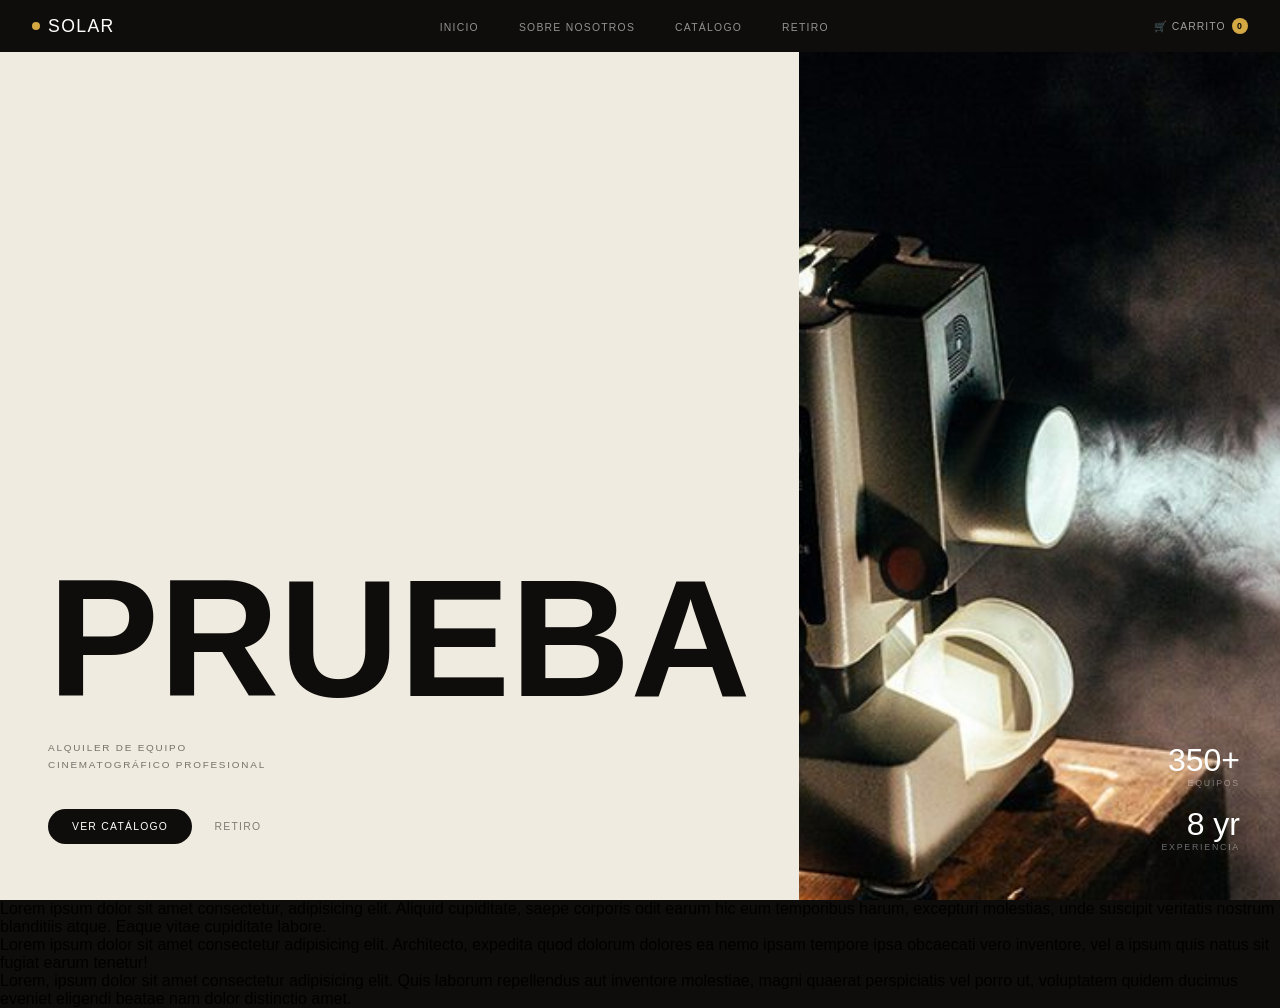
==== index.html @ 2303e9b7 "nc" ====
<!DOCTYPE html>
<html lang="en">
<head>
    <meta charset="UTF-8">
    <meta name="viewport" content="width=device-width, initial-scale=1.0">
    <title>SOLAR_RENTAL</title>
    <link rel="stylesheet" href="assets/styles.css">
    <link rel="preconnect" href="https://fonts.googleapis.com">
  <link rel="preconnect" href="https://fonts.gstatic.com" crossorigin>

</head>
<body>
   <nav>
    <a class="nav-logo" href="#">
      <span class="nav-logo-dot"></span>
      SOLAR
    </a>
    <ul class="nav-links">
      <li><a href="#">Inicio</a></li>
       <li><a href="#">Sobre Nosotros</a></li>
      <li><a href="#">Catálogo</a></li>
      <li><a href="#">Retiro</a></li>
    </ul>
    <div class="nav-cart">
      🛒 Carrito <span class="cart-badge">0</span>
    </div>
  </nav>


  <section class="hero">

    <div class="hero-left">
    <h1 class="hero-title">PRUEBA</h1>
      <p class="hero-subtitle">ALQUILER DE EQUIPO<br>CINEMATOGRÁFICO PROFESIONAL</p>
      <div class="hero-actions">
        <button class="btn-primary">Ver Catálogo</button>
        <button class="btn-ghost">Retiro</button>
      </div>
    </div>

<div class="hero-right">
  <img class="hero-img" src="assets/img/heroimg.jpg" alt="Proyector">
  <div class="light-beam"></div>
  <div class="stats">
    <div><div class="stat-value">350+</div><div class="stat-label">Equipos</div></div>
    <div><div class="stat-value">8 yr</div><div class="stat-label">Experiencia</div></div>
  </div>
</div>

  </section>

  <section class="catalogo">
    <div>
      Lorem ipsum dolor sit amet consectetur, adipisicing elit. Aliquid cupiditate, saepe corporis odit earum hic eum temporibus harum, excepturi molestias, unde suscipit veritatis nostrum blanditiis atque. Eaque vitae cupiditate labore.
    </div>
  </section>

  <section class="retiro">
    <div>
      Lorem ipsum dolor sit amet consectetur adipisicing elit. Architecto, expedita quod dolorum dolores ea nemo ipsam tempore ipsa obcaecati vero inventore, vel a ipsum quis natus sit fugiat earum tenetur!
    </div>
  </section>

  <footer>
    Lorem, ipsum dolor sit amet consectetur adipisicing elit. Quis laborum repellendus aut inventore molestiae, magni quaerat perspiciatis vel porro ut, voluptatem quidem ducimus eveniet eligendi beatae nam dolor distinctio amet.
  </footer>


</body>
</html>
---- assets/styles.css ----
*, *::before, *::after { box-sizing: border-box; margin: 0; padding: 0; }

:root {
  --cream: #f0ebe0;
  --black: #0e0d0b;
  --gold: #d4a843;
  --white: #ffffff;
  --font-display: 'Bebas Neue', sans-serif;
  --font-body: 'DM Sans', sans-serif;
}

html, body { height: 100%;}
body { font-family: var(--font-body); background: var(--black); }

nav {
  position: fixed;
  top: 0; left: 0; right: 0;
  z-index: 100;
  display: flex;
  align-items: center;
  justify-content: space-between;
  padding: 0 2rem;
  height: 52px;
  background: var(--black);
}

.nav-logo {
  display: flex; align-items: center; gap: 0.5rem;
  color: var(--white);
  font-family: var(--font-display);
  font-size: 1.1rem; letter-spacing: 0.08em;
  text-decoration: none;
}

.nav-logo-dot {
  width: 8px; height: 8px;
  background: var(--gold);
  border-radius: 50%;
}

.nav-links { display: flex; gap: 2.5rem; list-style: none; }
.nav-links a {
  color: rgba(255,255,255,0.55);
  text-decoration: none;
  font-size: 0.65rem; letter-spacing: 0.12em;
  text-transform: uppercase;
  transition: color 0.2s;
}
.nav-links a:hover { color: var(--white); }

.nav-cart {
  display: flex; align-items: center; gap: 0.4rem;
  color: rgba(255,255,255,0.6);
  font-size: 0.65rem; letter-spacing: 0.1em;
  text-transform: uppercase; cursor: pointer;
}

.cart-badge {
  background: var(--gold); color: var(--black);
  border-radius: 50%; width: 16px; height: 16px;
  font-size: 0.55rem; font-weight: 700;
  display: flex; align-items: center; justify-content: center;
}

.hero {
  display: grid;
  grid-template-columns: 1fr 1fr;
  height: 100vh;
  padding-top: 52px;
}

.hero-left {
  background: var(--cream);
  display: flex; flex-direction: column;
  justify-content: flex-end;
  padding: 3.5rem 3rem;
}

.hero-title {
  font-family: var(--font-display);
  font-size: clamp(7rem, 13vw, 14rem);
  line-height: 0.88; color: var(--black);
  margin-bottom: 1.8rem;
  animation: slideUp 0.9s cubic-bezier(0.16,1,0.3,1) both;
}

@keyframes slideUp {
  from { opacity: 0; transform: translateY(60px); }
  to   { opacity: 1; transform: translateY(0); }
}



.hero-subtitle {
  font-size: 0.62rem; letter-spacing: 0.18em;
  text-transform: uppercase;
  color: rgba(14,13,11,0.55); line-height: 1.7;
  margin-bottom: 2.2rem;
  animation: slideUp 0.9s 0.15s cubic-bezier(0.16,1,0.3,1) both;
}

.hero-actions {
  display: flex; align-items: center; gap: 1.4rem;
  animation: slideUp 0.9s 0.25s cubic-bezier(0.16,1,0.3,1) both;
}

.btn-primary {
  background: var(--black); color: var(--white);
  border: none; padding: 0.75rem 1.5rem;
  font-family: var(--font-body); font-size: 0.65rem;
  font-weight: 500; letter-spacing: 0.12em;
  text-transform: uppercase; cursor: pointer;
  border-radius: 100px; transition: background 0.2s;
}
.btn-primary:hover { background: #2a2825; }

.btn-ghost {
  background: none; border: none;
  color: rgba(14,13,11,0.5);
  font-family: var(--font-body); font-size: 0.65rem;
  letter-spacing: 0.12em; text-transform: uppercase;
  cursor: pointer; transition: color 0.2s;
}
.btn-ghost:hover { color: var(--black); }

.hero-right {
  position: relative; overflow: hidden;
  background: var(--black);
  height: 100%;
}

.hero-img {
  width: 100%;
  height: 100%;
  object-fit: cover;
  display: block;
}

.hero-img-placeholder {
  width: 100%; height: 100%;
  background:
    radial-gradient(ellipse at 60% 40%, rgba(80,70,55,0.7) 0%, transparent 60%),
    linear-gradient(160deg, #1a1710 0%, #0a0908 100%);
  display: flex; align-items: center; justify-content: center;
  animation: zoomIn 1.2s cubic-bezier(0.16,1,0.3,1) both;
}

@keyframes zoomIn {
  from { transform: scale(1.06); opacity: 0; }
  to   { transform: scale(1); opacity: 1; }
}

.stats {
  position: absolute; bottom: 3rem; right: 2.5rem;
  display: flex; flex-direction: column; gap: 1.2rem;
  text-align: right;
  animation: slideUp 0.9s 0.4s cubic-bezier(0.16,1,0.3,1) both;
}

.stat-value {
  font-family: var(--font-display);
  font-size: 2rem; color: var(--white); line-height: 1;
}

.stat-label {
  font-size: 0.55rem; letter-spacing: 0.2em;
  text-transform: uppercase; color: rgba(255,255,255,0.4);
  margin-top: 0.15rem;
}

.light-beam {
  position: absolute; top: 0; left: 0;
  width: 100%; height: 100%; pointer-events: none;
  background: conic-gradient(
    from 200deg at 45% 38%,
    transparent 0deg,
    rgba(255,220,140,0.07) 8deg,
    transparent 20deg
  );
}

*,
*::before,
*::after {
    border-right: none !important;
}
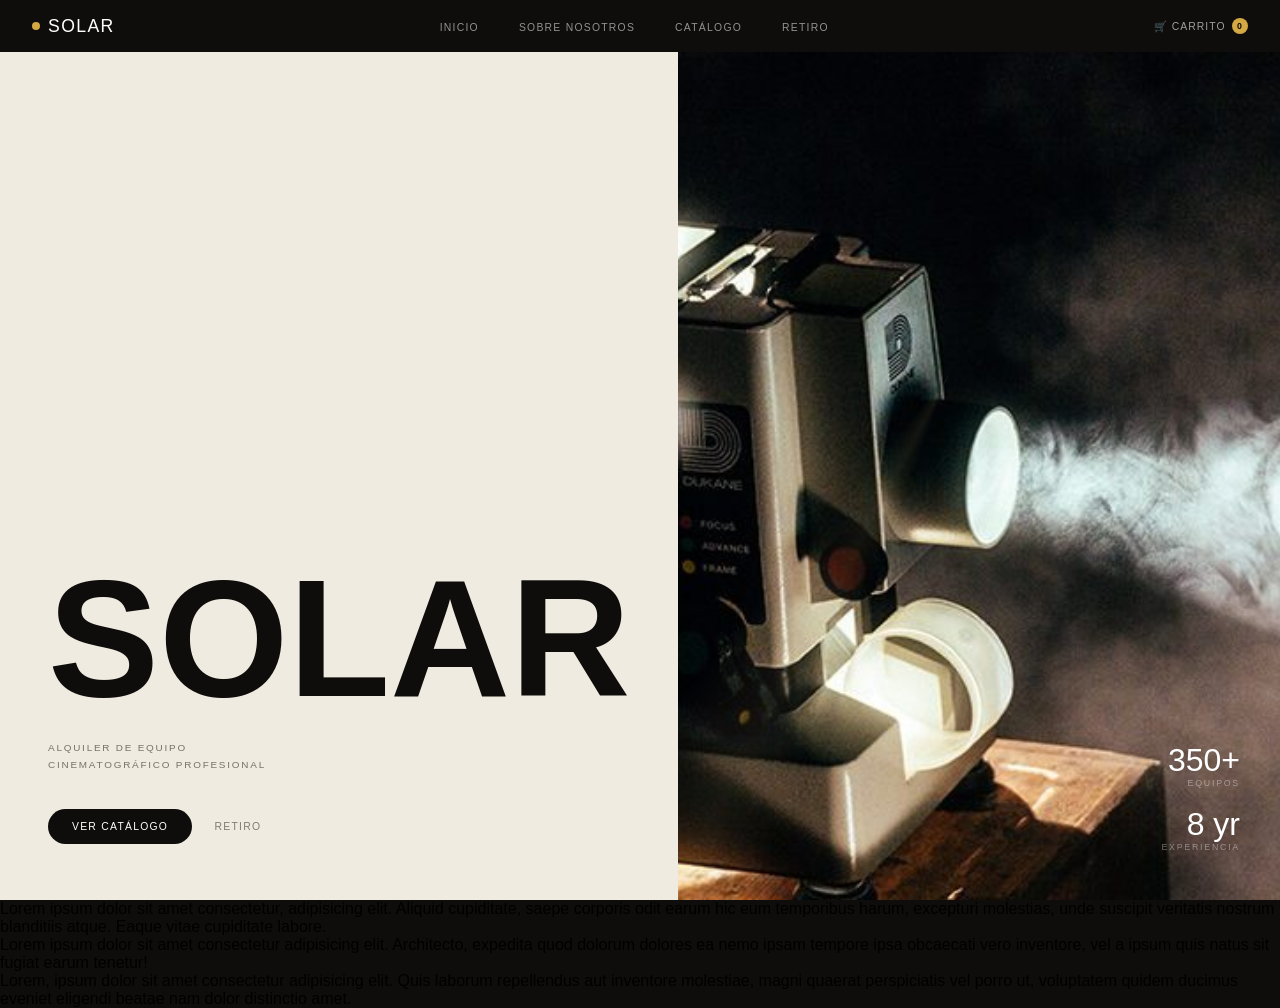
==== commit d4d0f9b8: "nc" ====
--- a/index.html
+++ b/index.html
@@ -30,7 +30,7 @@
   <section class="hero">
 
     <div class="hero-left">
-    <h1 class="hero-title">PRUEBA</h1>
+    <h1 class="hero-title">SOLAR</h1>
       <p class="hero-subtitle">ALQUILER DE EQUIPO<br>CINEMATOGRÁFICO PROFESIONAL</p>
       <div class="hero-actions">
         <button class="btn-primary">Ver Catálogo</button>
--- a/assets/styles.css
+++ b/assets/styles.css
@@ -77,7 +77,7 @@
 }
 
 .hero-title {
-  font-family: var(--font-display);
+  font-family: Arial, Helvetica, sans-serif;
   font-size: clamp(7rem, 13vw, 14rem);
   line-height: 0.88; color: var(--black);
   margin-bottom: 1.8rem;
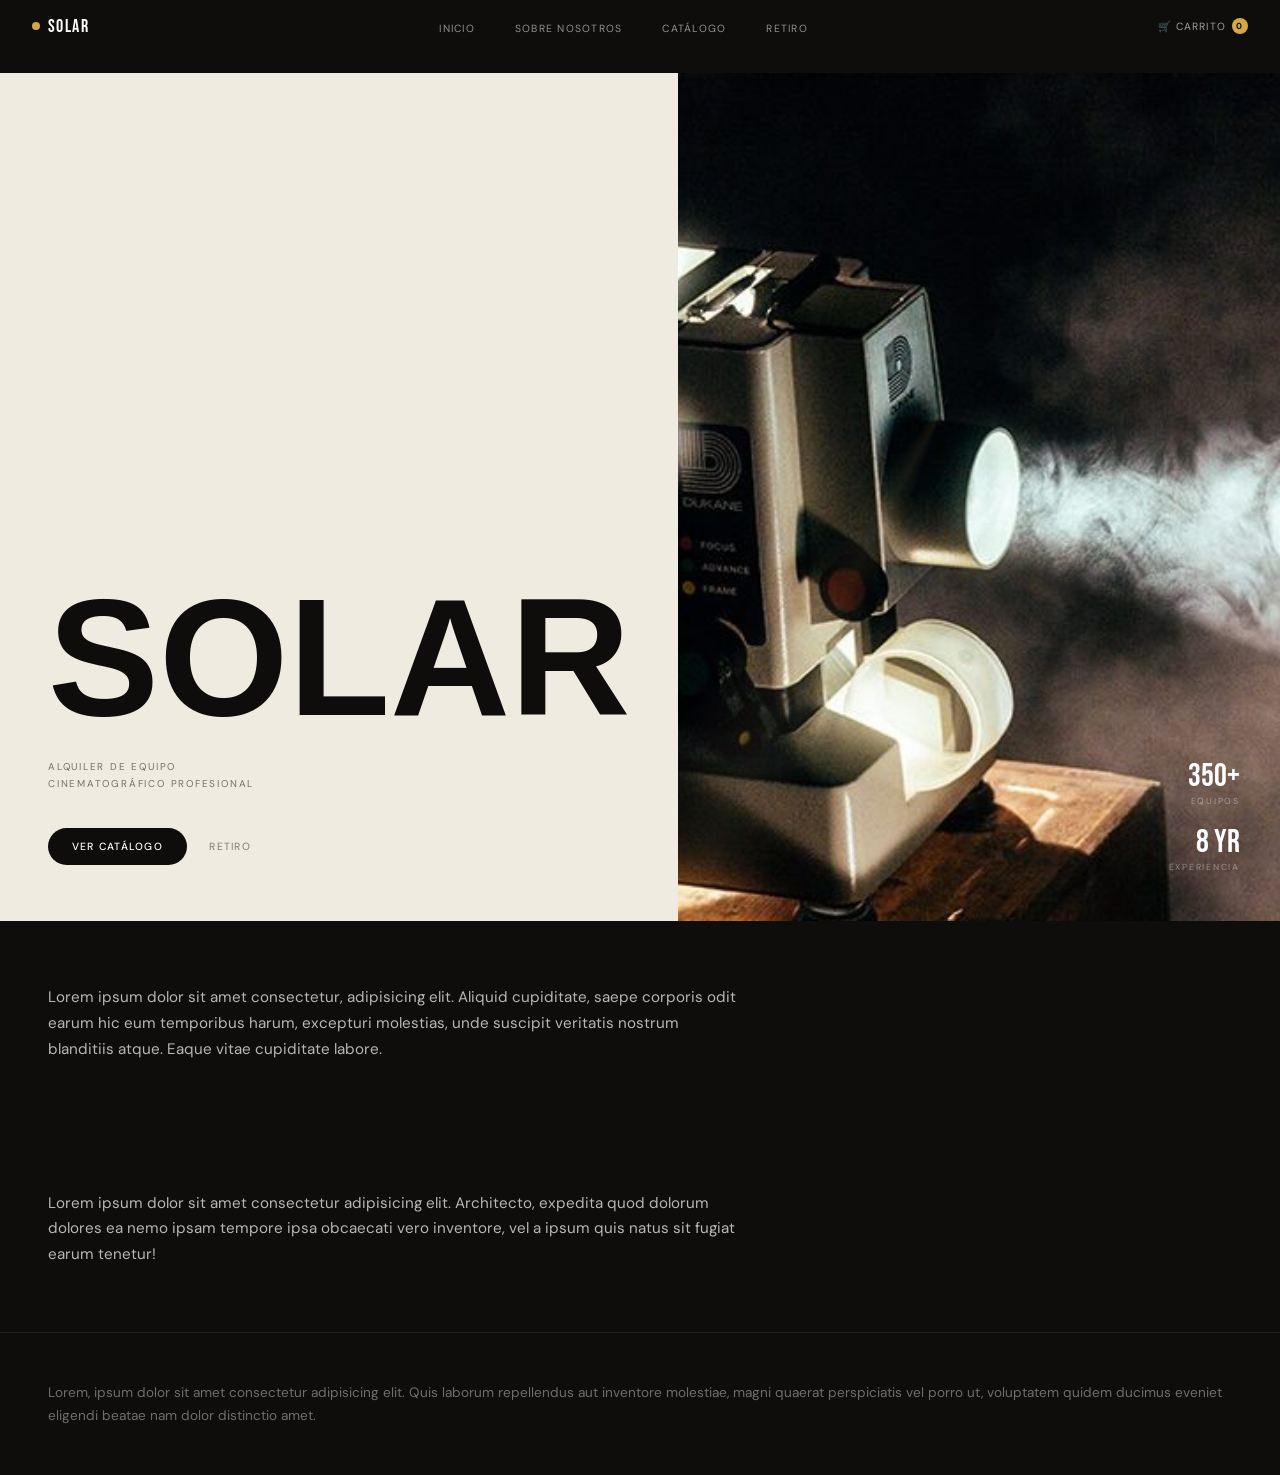
==== commit 2626ebdc: "nuc" ====
--- a/index.html
+++ b/index.html
@@ -1,23 +1,23 @@
-<!DOCTYPE html>
-<html lang="en">
+!DOCTYPE html>
+<html lang="es">
 <head>
-    <meta charset="UTF-8">
-    <meta name="viewport" content="width=device-width, initial-scale=1.0">
-    <title>SOLAR_RENTAL</title>
-    <link rel="stylesheet" href="assets/styles.css">
-    <link rel="preconnect" href="https://fonts.googleapis.com">
+  <meta charset="UTF-8">
+  <meta name="viewport" content="width=device-width, initial-scale=1.0">
+  <title>SOLAR_RENTAL</title>
+  <link rel="preconnect" href="https://fonts.googleapis.com">
   <link rel="preconnect" href="https://fonts.gstatic.com" crossorigin>
-
+  <link href="https://fonts.googleapis.com/css2?family=Bebas+Neue&family=DM+Sans:opsz,wght@9..40,400;9..40,500;9..40,700&display=swap" rel="stylesheet">
+  <link rel="stylesheet" href="assets/styles.css">
 </head>
 <body>
-   <nav>
+  <nav>
     <a class="nav-logo" href="#">
       <span class="nav-logo-dot"></span>
       SOLAR
     </a>
     <ul class="nav-links">
       <li><a href="#">Inicio</a></li>
-       <li><a href="#">Sobre Nosotros</a></li>
+      <li><a href="#">Sobre Nosotros</a></li>
       <li><a href="#">Catálogo</a></li>
       <li><a href="#">Retiro</a></li>
     </ul>
@@ -25,46 +25,47 @@
       🛒 Carrito <span class="cart-badge">0</span>
     </div>
   </nav>
-
-
+ 
   <section class="hero">
-
     <div class="hero-left">
-    <h1 class="hero-title">SOLAR</h1>
+      <h1 class="hero-title">SOLAR</h1>
       <p class="hero-subtitle">ALQUILER DE EQUIPO<br>CINEMATOGRÁFICO PROFESIONAL</p>
       <div class="hero-actions">
         <button class="btn-primary">Ver Catálogo</button>
         <button class="btn-ghost">Retiro</button>
       </div>
     </div>
-
-<div class="hero-right">
-  <img class="hero-img" src="assets/img/heroimg.jpg" alt="Proyector">
-  <div class="light-beam"></div>
-  <div class="stats">
-    <div><div class="stat-value">350+</div><div class="stat-label">Equipos</div></div>
-    <div><div class="stat-value">8 yr</div><div class="stat-label">Experiencia</div></div>
-  </div>
-</div>
-
+ 
+    <div class="hero-right">
+      <img class="hero-img" src="assets/img/heroimg.jpg" alt="Proyector cinematográfico">
+      <div class="light-beam"></div>
+      <div class="stats">
+        <div>
+          <div class="stat-value">350+</div>
+          <div class="stat-label">Equipos</div>
+        </div>
+        <div>
+          <div class="stat-value">8 yr</div>
+          <div class="stat-label">Experiencia</div>
+        </div>
+      </div>
+    </div>
   </section>
-
+ 
   <section class="catalogo">
     <div>
       Lorem ipsum dolor sit amet consectetur, adipisicing elit. Aliquid cupiditate, saepe corporis odit earum hic eum temporibus harum, excepturi molestias, unde suscipit veritatis nostrum blanditiis atque. Eaque vitae cupiditate labore.
     </div>
   </section>
-
+ 
   <section class="retiro">
     <div>
       Lorem ipsum dolor sit amet consectetur adipisicing elit. Architecto, expedita quod dolorum dolores ea nemo ipsam tempore ipsa obcaecati vero inventore, vel a ipsum quis natus sit fugiat earum tenetur!
     </div>
   </section>
-
+ 
   <footer>
     Lorem, ipsum dolor sit amet consectetur adipisicing elit. Quis laborum repellendus aut inventore molestiae, magni quaerat perspiciatis vel porro ut, voluptatem quidem ducimus eveniet eligendi beatae nam dolor distinctio amet.
   </footer>
-
-
 </body>
-</html>+</html>
--- a/assets/styles.css
+++ b/assets/styles.css
@@ -1,4 +1,8 @@
-*, *::before, *::after { box-sizing: border-box; margin: 0; padding: 0; }
+*, *::before, *::after {
+  box-sizing: border-box;
+  margin: 0;
+  padding: 0;
+}
 
 :root {
   --cream: #f0ebe0;
@@ -9,9 +13,14 @@
   --font-body: 'DM Sans', sans-serif;
 }
 
-html, body { height: 100%;}
-body { font-family: var(--font-body); background: var(--black); }
-
+html, body { height: 100%; }
+
+body {
+  font-family: var(--font-body);
+  background: var(--black);
+}
+
+/* ---------- NAV ---------- */
 nav {
   position: fixed;
   top: 0; left: 0; right: 0;
@@ -25,10 +34,13 @@
 }
 
 .nav-logo {
-  display: flex; align-items: center; gap: 0.5rem;
+  display: flex;
+  align-items: center;
+  gap: 0.5rem;
   color: var(--white);
   font-family: var(--font-display);
-  font-size: 1.1rem; letter-spacing: 0.08em;
+  font-size: 1.1rem;
+  letter-spacing: 0.08em;
   text-decoration: none;
 }
 
@@ -38,30 +50,47 @@
   border-radius: 50%;
 }
 
-.nav-links { display: flex; gap: 2.5rem; list-style: none; }
+.nav-links {
+  display: flex;
+  gap: 2.5rem;
+  list-style: none;
+}
+
 .nav-links a {
-  color: rgba(255,255,255,0.55);
+  color: rgba(255, 255, 255, 0.55);
   text-decoration: none;
-  font-size: 0.65rem; letter-spacing: 0.12em;
+  font-size: 0.65rem;
+  letter-spacing: 0.12em;
   text-transform: uppercase;
   transition: color 0.2s;
 }
+
 .nav-links a:hover { color: var(--white); }
 
 .nav-cart {
-  display: flex; align-items: center; gap: 0.4rem;
-  color: rgba(255,255,255,0.6);
-  font-size: 0.65rem; letter-spacing: 0.1em;
-  text-transform: uppercase; cursor: pointer;
+  display: flex;
+  align-items: center;
+  gap: 0.4rem;
+  color: rgba(255, 255, 255, 0.6);
+  font-size: 0.65rem;
+  letter-spacing: 0.1em;
+  text-transform: uppercase;
+  cursor: pointer;
 }
 
 .cart-badge {
-  background: var(--gold); color: var(--black);
-  border-radius: 50%; width: 16px; height: 16px;
-  font-size: 0.55rem; font-weight: 700;
-  display: flex; align-items: center; justify-content: center;
-}
-
+  background: var(--gold);
+  color: var(--black);
+  border-radius: 50%;
+  width: 16px; height: 16px;
+  font-size: 0.55rem;
+  font-weight: 700;
+  display: flex;
+  align-items: center;
+  justify-content: center;
+}
+
+/* ---------- HERO ---------- */
 .hero {
   display: grid;
   grid-template-columns: 1fr 1fr;
@@ -71,7 +100,8 @@
 
 .hero-left {
   background: var(--cream);
-  display: flex; flex-direction: column;
+  display: flex;
+  flex-direction: column;
   justify-content: flex-end;
   padding: 3.5rem 3rem;
 }
@@ -79,52 +109,63 @@
 .hero-title {
   font-family: Arial, Helvetica, sans-serif;
   font-size: clamp(7rem, 13vw, 14rem);
-  line-height: 0.88; color: var(--black);
+  line-height: 0.88;
+  color: var(--black);
   margin-bottom: 1.8rem;
-  animation: slideUp 0.9s cubic-bezier(0.16,1,0.3,1) both;
-}
-
-@keyframes slideUp {
-  from { opacity: 0; transform: translateY(60px); }
-  to   { opacity: 1; transform: translateY(0); }
-}
-
-
+  animation: slideUp 0.9s cubic-bezier(0.16, 1, 0.3, 1) both;
+}
 
 .hero-subtitle {
-  font-size: 0.62rem; letter-spacing: 0.18em;
-  text-transform: uppercase;
-  color: rgba(14,13,11,0.55); line-height: 1.7;
+  font-size: 0.62rem;
+  letter-spacing: 0.18em;
+  text-transform: uppercase;
+  color: rgba(14, 13, 11, 0.55);
+  line-height: 1.7;
   margin-bottom: 2.2rem;
-  animation: slideUp 0.9s 0.15s cubic-bezier(0.16,1,0.3,1) both;
+  animation: slideUp 0.9s 0.15s cubic-bezier(0.16, 1, 0.3, 1) both;
 }
 
 .hero-actions {
-  display: flex; align-items: center; gap: 1.4rem;
-  animation: slideUp 0.9s 0.25s cubic-bezier(0.16,1,0.3,1) both;
+  display: flex;
+  align-items: center;
+  gap: 1.4rem;
+  animation: slideUp 0.9s 0.25s cubic-bezier(0.16, 1, 0.3, 1) both;
 }
 
 .btn-primary {
-  background: var(--black); color: var(--white);
-  border: none; padding: 0.75rem 1.5rem;
-  font-family: var(--font-body); font-size: 0.65rem;
-  font-weight: 500; letter-spacing: 0.12em;
-  text-transform: uppercase; cursor: pointer;
-  border-radius: 100px; transition: background 0.2s;
-}
+  background: var(--black);
+  color: var(--white);
+  border: none;
+  padding: 0.75rem 1.5rem;
+  font-family: var(--font-body);
+  font-size: 0.65rem;
+  font-weight: 500;
+  letter-spacing: 0.12em;
+  text-transform: uppercase;
+  cursor: pointer;
+  border-radius: 100px;
+  transition: background 0.2s;
+}
+
 .btn-primary:hover { background: #2a2825; }
 
 .btn-ghost {
-  background: none; border: none;
-  color: rgba(14,13,11,0.5);
-  font-family: var(--font-body); font-size: 0.65rem;
-  letter-spacing: 0.12em; text-transform: uppercase;
-  cursor: pointer; transition: color 0.2s;
-}
+  background: none;
+  border: none;
+  color: rgba(14, 13, 11, 0.5);
+  font-family: var(--font-body);
+  font-size: 0.65rem;
+  letter-spacing: 0.12em;
+  text-transform: uppercase;
+  cursor: pointer;
+  transition: color 0.2s;
+}
+
 .btn-ghost:hover { color: var(--black); }
 
 .hero-right {
-  position: relative; overflow: hidden;
+  position: relative;
+  overflow: hidden;
   background: var(--black);
   height: 100%;
 }
@@ -134,54 +175,77 @@
   height: 100%;
   object-fit: cover;
   display: block;
-}
-
-.hero-img-placeholder {
+  animation: zoomIn 1.2s cubic-bezier(0.16, 1, 0.3, 1) both;
+}
+
+.stats {
+  position: absolute;
+  bottom: 3rem;
+  right: 2.5rem;
+  display: flex;
+  flex-direction: column;
+  gap: 1.2rem;
+  text-align: right;
+  animation: slideUp 0.9s 0.4s cubic-bezier(0.16, 1, 0.3, 1) both;
+}
+
+.stat-value {
+  font-family: var(--font-display);
+  font-size: 2rem;
+  color: var(--white);
+  line-height: 1;
+}
+
+.stat-label {
+  font-size: 0.55rem;
+  letter-spacing: 0.2em;
+  text-transform: uppercase;
+  color: rgba(255, 255, 255, 0.4);
+  margin-top: 0.15rem;
+}
+
+.light-beam {
+  position: absolute;
+  top: 0; left: 0;
   width: 100%; height: 100%;
-  background:
-    radial-gradient(ellipse at 60% 40%, rgba(80,70,55,0.7) 0%, transparent 60%),
-    linear-gradient(160deg, #1a1710 0%, #0a0908 100%);
-  display: flex; align-items: center; justify-content: center;
-  animation: zoomIn 1.2s cubic-bezier(0.16,1,0.3,1) both;
+  pointer-events: none;
+  background: conic-gradient(
+    from 200deg at 45% 38%,
+    transparent 0deg,
+    rgba(255, 220, 140, 0.07) 8deg,
+    transparent 20deg
+  );
+}
+
+/* ---------- SECCIONES ---------- */
+.catalogo,
+.retiro {
+  padding: 4rem 3rem;
+  color: rgba(255, 255, 255, 0.7);
+  font-size: 0.95rem;
+  line-height: 1.7;
+}
+
+.catalogo div,
+.retiro div {
+  max-width: 70ch;
+}
+
+footer {
+  padding: 3rem;
+  color: rgba(255, 255, 255, 0.4);
+  font-size: 0.85rem;
+  line-height: 1.7;
+  border-top: 1px solid rgba(255, 255, 255, 0.08);
+}
+
+/* ---------- ANIMACIONES ---------- */
+@keyframes slideUp {
+  from { opacity: 0; transform: translateY(60px); }
+  to   { opacity: 1; transform: translateY(0); }
 }
 
 @keyframes zoomIn {
   from { transform: scale(1.06); opacity: 0; }
   to   { transform: scale(1); opacity: 1; }
-}
-
-.stats {
-  position: absolute; bottom: 3rem; right: 2.5rem;
-  display: flex; flex-direction: column; gap: 1.2rem;
-  text-align: right;
-  animation: slideUp 0.9s 0.4s cubic-bezier(0.16,1,0.3,1) both;
-}
-
-.stat-value {
-  font-family: var(--font-display);
-  font-size: 2rem; color: var(--white); line-height: 1;
-}
-
-.stat-label {
-  font-size: 0.55rem; letter-spacing: 0.2em;
-  text-transform: uppercase; color: rgba(255,255,255,0.4);
-  margin-top: 0.15rem;
-}
-
-.light-beam {
-  position: absolute; top: 0; left: 0;
-  width: 100%; height: 100%; pointer-events: none;
-  background: conic-gradient(
-    from 200deg at 45% 38%,
-    transparent 0deg,
-    rgba(255,220,140,0.07) 8deg,
-    transparent 20deg
-  );
-}
-
-*,
-*::before,
-*::after {
-    border-right: none !important;
-}
-
+}
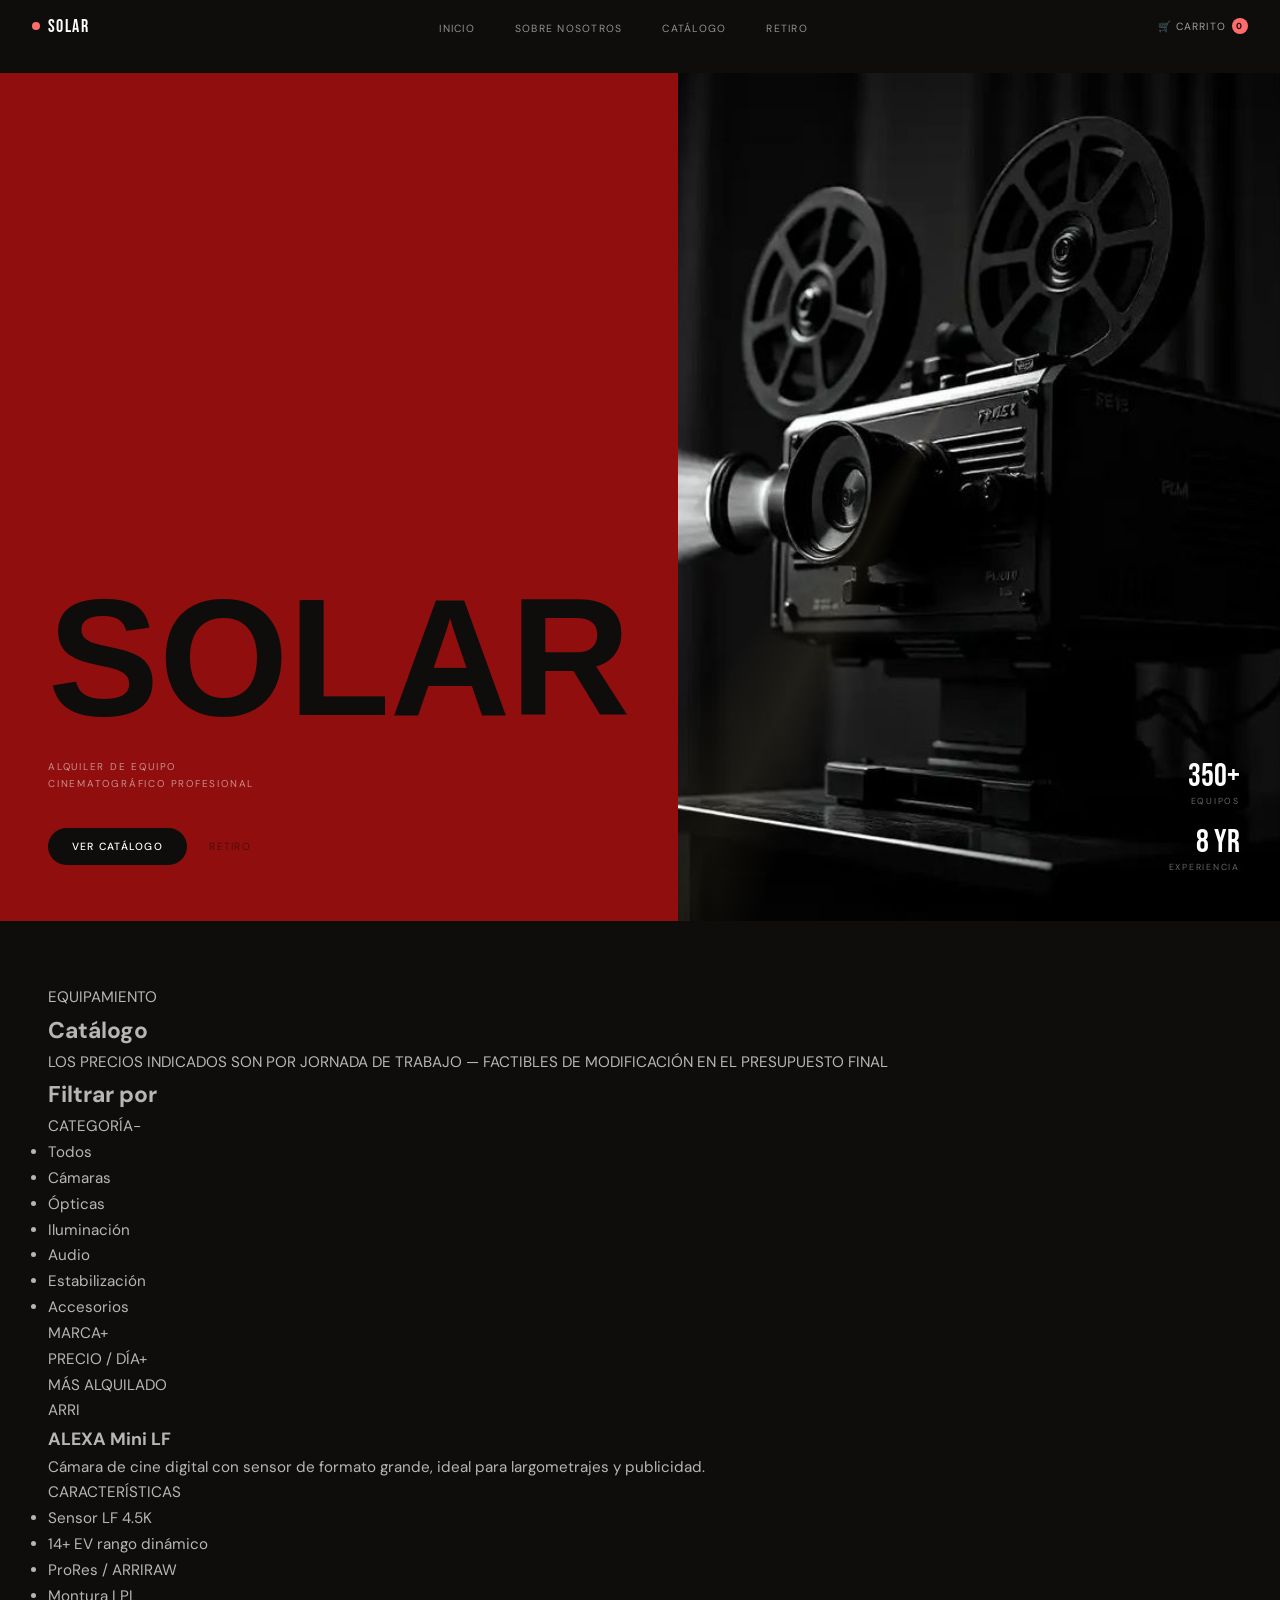
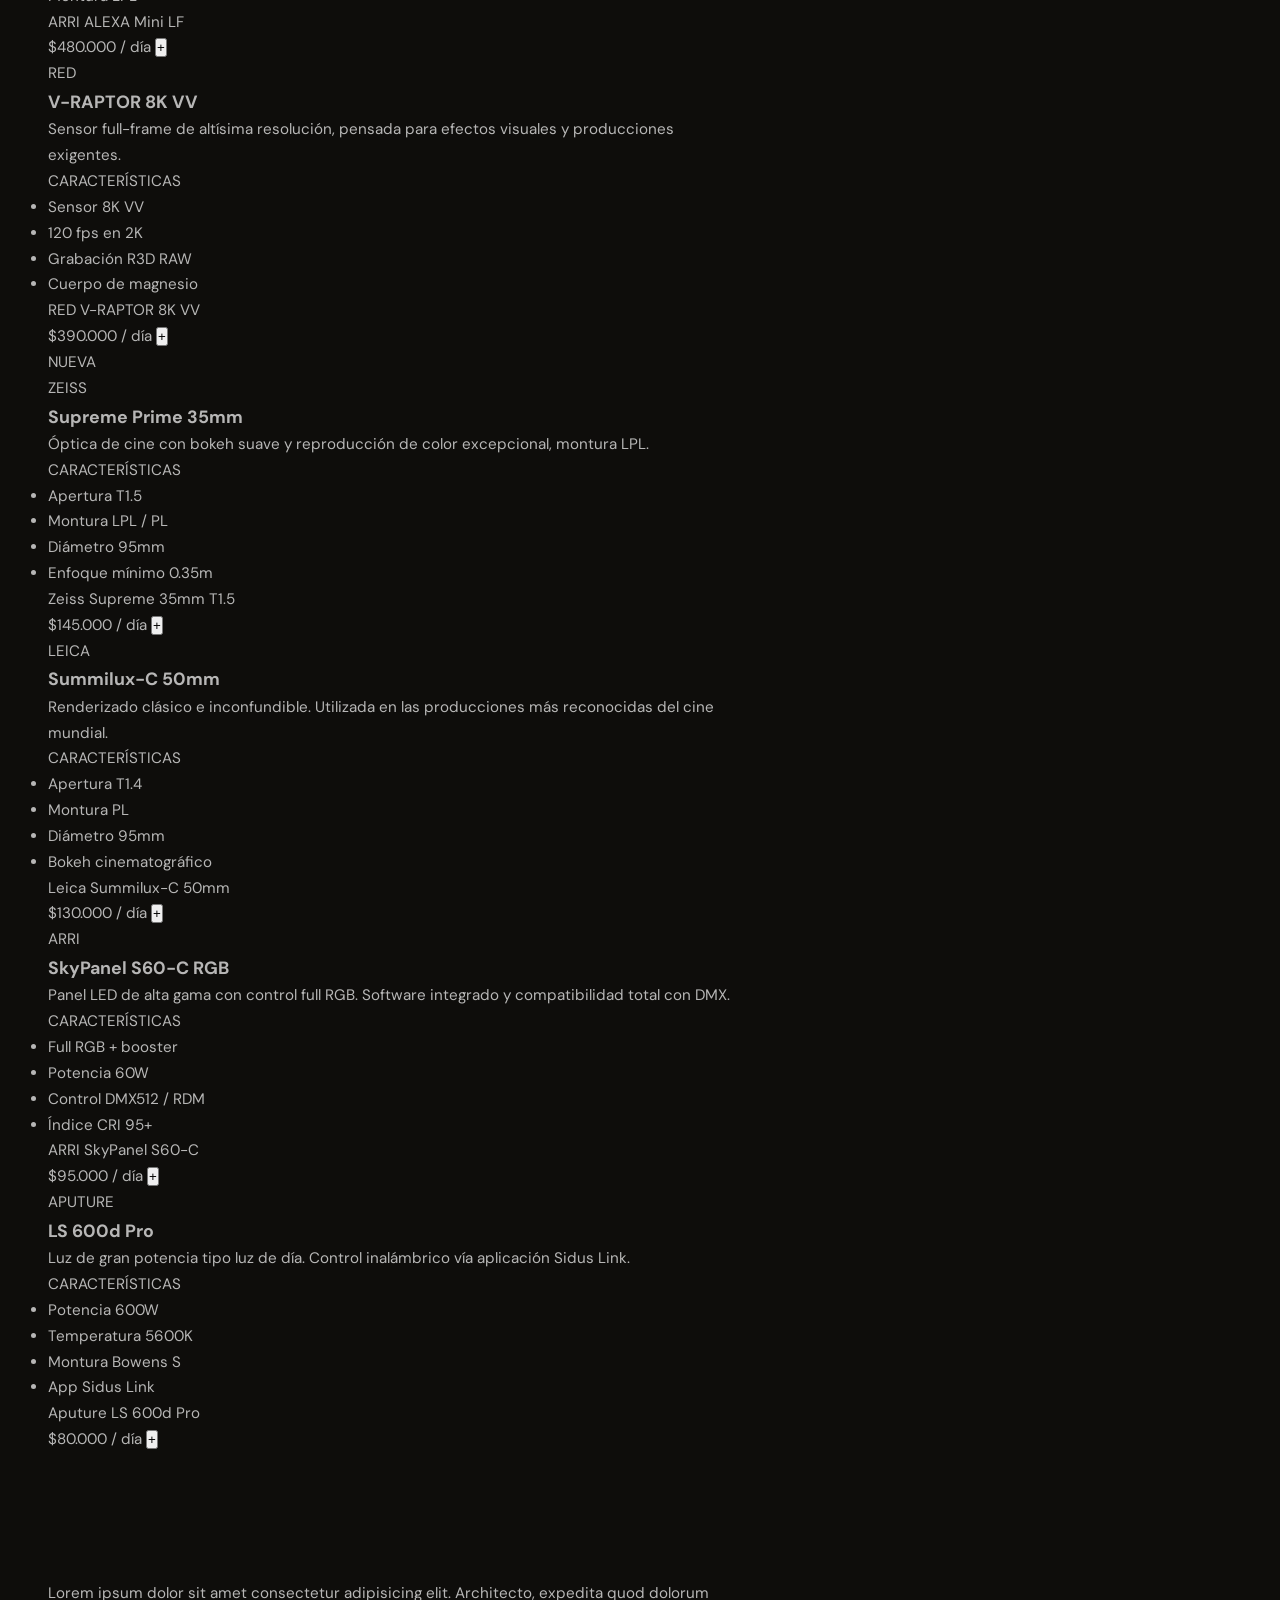
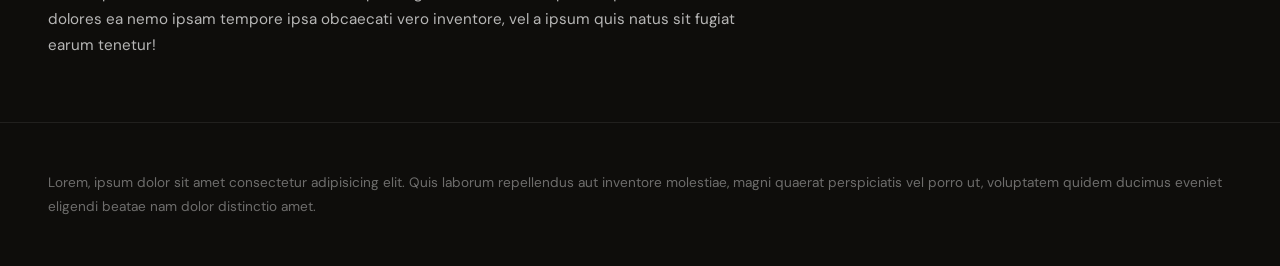
==== commit d6e442f9: "actu" ====
--- a/index.html
+++ b/index.html
@@ -37,7 +37,7 @@
     </div>
  
     <div class="hero-right">
-      <img class="hero-img" src="assets/img/heroimg.jpg" alt="Proyector cinematográfico">
+      <img class="hero-img" src="assets/img/jpg" alt="Proyector cinematográfico">
       <div class="light-beam"></div>
       <div class="stats">
         <div>
@@ -52,12 +52,224 @@
     </div>
   </section>
  
-  <section class="catalogo">
-    <div>
-      Lorem ipsum dolor sit amet consectetur, adipisicing elit. Aliquid cupiditate, saepe corporis odit earum hic eum temporibus harum, excepturi molestias, unde suscipit veritatis nostrum blanditiis atque. Eaque vitae cupiditate labore.
-    </div>
-  </section>
- 
+<!-- ====== SECCIÓN CATÁLOGO (pegar debajo del hero) ====== -->
+<section class="catalogo">
+
+    <!-- ENCABEZADO -->
+    <header class="catalogo-header">
+        <p class="etiqueta-seccion">EQUIPAMIENTO</p>
+        <h1>Catálogo</h1>
+        <p class="aviso">LOS PRECIOS INDICADOS SON POR JORNADA DE TRABAJO — FACTIBLES DE MODIFICACIÓN EN EL PRESUPUESTO FINAL</p>
+    </header>
+
+    <!-- CONTENEDOR DE DOS COLUMNAS -->
+    <div class="contenedor">
+
+        <!-- COLUMNA IZQUIERDA: FILTROS -->
+        <aside class="filtros">
+            <h2>Filtrar por</h2>
+
+            <div class="grupo-filtro">
+                <div class="titulo-filtro"><span>CATEGORÍA</span><span>−</span></div>
+                <ul class="opciones">
+                    <li class="activo">Todos</li>
+                    <li>Cámaras</li>
+                    <li>Ópticas</li>
+                    <li>Iluminación</li>
+                    <li>Audio</li>
+                    <li>Estabilización</li>
+                    <li>Accesorios</li>
+                </ul>
+            </div>
+
+            <div class="grupo-filtro">
+                <div class="titulo-filtro"><span>MARCA</span><span>+</span></div>
+            </div>
+
+            <div class="grupo-filtro">
+                <div class="titulo-filtro"><span>PRECIO / DÍA</span><span>+</span></div>
+            </div>
+        </aside>
+
+        <!-- COLUMNA DERECHA: PRODUCTOS -->
+        <main class="productos">
+
+            <!-- TARJETA 1 -->
+            <article class="tarjeta">
+                <div class="imagen-producto">
+                    <span class="badge">MÁS ALQUILADO</span>
+                </div>
+                <div class="info">
+                    <div>
+                        <p class="etiqueta-marca">ARRI</p>
+                        <h3>ALEXA Mini LF</h3>
+                        <p class="descripcion">Cámara de cine digital con sensor de formato grande, ideal para largometrajes y publicidad.</p>
+                    </div>
+                    <div class="caracteristicas">
+                        <p class="titulo-carac">CARACTERÍSTICAS</p>
+                        <ul>
+                            <li>Sensor LF 4.5K</li>
+                            <li>14+ EV rango dinámico</li>
+                            <li>ProRes / ARRIRAW</li>
+                            <li>Montura LPL</li>
+                        </ul>
+                    </div>
+                </div>
+                <div class="pie">
+                    <span class="nombre-corto">ARRI ALEXA Mini LF</span>
+                    <div>
+                        <span class="precio">$480.000 <span>/ día</span></span>
+                        <button class="boton-mas">+</button>
+                    </div>
+                </div>
+            </article>
+
+            <!-- TARJETA 2 -->
+            <article class="tarjeta">
+                <div class="imagen-producto"></div>
+                <div class="info">
+                    <div>
+                        <p class="etiqueta-marca">RED</p>
+                        <h3>V-RAPTOR 8K VV</h3>
+                        <p class="descripcion">Sensor full-frame de altísima resolución, pensada para efectos visuales y producciones exigentes.</p>
+                    </div>
+                    <div class="caracteristicas">
+                        <p class="titulo-carac">CARACTERÍSTICAS</p>
+                        <ul>
+                            <li>Sensor 8K VV</li>
+                            <li>120 fps en 2K</li>
+                            <li>Grabación R3D RAW</li>
+                            <li>Cuerpo de magnesio</li>
+                        </ul>
+                    </div>
+                </div>
+                <div class="pie">
+                    <span class="nombre-corto">RED V-RAPTOR 8K VV</span>
+                    <div>
+                        <span class="precio">$390.000 <span>/ día</span></span>
+                        <button class="boton-mas">+</button>
+                    </div>
+                </div>
+            </article>
+
+            <!-- TARJETA 3 -->
+            <article class="tarjeta">
+                <div class="imagen-producto">
+                    <span class="badge">NUEVA</span>
+                </div>
+                <div class="info">
+                    <div>
+                        <p class="etiqueta-marca">ZEISS</p>
+                        <h3>Supreme Prime 35mm</h3>
+                        <p class="descripcion">Óptica de cine con bokeh suave y reproducción de color excepcional, montura LPL.</p>
+                    </div>
+                    <div class="caracteristicas">
+                        <p class="titulo-carac">CARACTERÍSTICAS</p>
+                        <ul>
+                            <li>Apertura T1.5</li>
+                            <li>Montura LPL / PL</li>
+                            <li>Diámetro 95mm</li>
+                            <li>Enfoque mínimo 0.35m</li>
+                        </ul>
+                    </div>
+                </div>
+                <div class="pie">
+                    <span class="nombre-corto">Zeiss Supreme 35mm T1.5</span>
+                    <div>
+                        <span class="precio">$145.000 <span>/ día</span></span>
+                        <button class="boton-mas">+</button>
+                    </div>
+                </div>
+            </article>
+
+            <!-- TARJETA 4 -->
+            <article class="tarjeta">
+                <div class="imagen-producto"></div>
+                <div class="info">
+                    <div>
+                        <p class="etiqueta-marca">LEICA</p>
+                        <h3>Summilux-C 50mm</h3>
+                        <p class="descripcion">Renderizado clásico e inconfundible. Utilizada en las producciones más reconocidas del cine mundial.</p>
+                    </div>
+                    <div class="caracteristicas">
+                        <p class="titulo-carac">CARACTERÍSTICAS</p>
+                        <ul>
+                            <li>Apertura T1.4</li>
+                            <li>Montura PL</li>
+                            <li>Diámetro 95mm</li>
+                            <li>Bokeh cinematográfico</li>
+                        </ul>
+                    </div>
+                </div>
+                <div class="pie">
+                    <span class="nombre-corto">Leica Summilux-C 50mm</span>
+                    <div>
+                        <span class="precio">$130.000 <span>/ día</span></span>
+                        <button class="boton-mas">+</button>
+                    </div>
+                </div>
+            </article>
+
+            <!-- TARJETA 5 -->
+            <article class="tarjeta">
+                <div class="imagen-producto"></div>
+                <div class="info">
+                    <div>
+                        <p class="etiqueta-marca">ARRI</p>
+                        <h3>SkyPanel S60-C RGB</h3>
+                        <p class="descripcion">Panel LED de alta gama con control full RGB. Software integrado y compatibilidad total con DMX.</p>
+                    </div>
+                    <div class="caracteristicas">
+                        <p class="titulo-carac">CARACTERÍSTICAS</p>
+                        <ul>
+                            <li>Full RGB + booster</li>
+                            <li>Potencia 60W</li>
+                            <li>Control DMX512 / RDM</li>
+                            <li>Índice CRI 95+</li>
+                        </ul>
+                    </div>
+                </div>
+                <div class="pie">
+                    <span class="nombre-corto">ARRI SkyPanel S60-C</span>
+                    <div>
+                        <span class="precio">$95.000 <span>/ día</span></span>
+                        <button class="boton-mas">+</button>
+                    </div>
+                </div>
+            </article>
+
+            <!-- TARJETA 6 -->
+            <article class="tarjeta">
+                <div class="imagen-producto"></div>
+                <div class="info">
+                    <div>
+                        <p class="etiqueta-marca">APUTURE</p>
+                        <h3>LS 600d Pro</h3>
+                        <p class="descripcion">Luz de gran potencia tipo luz de día. Control inalámbrico vía aplicación Sidus Link.</p>
+                    </div>
+                    <div class="caracteristicas">
+                        <p class="titulo-carac">CARACTERÍSTICAS</p>
+                        <ul>
+                            <li>Potencia 600W</li>
+                            <li>Temperatura 5600K</li>
+                            <li>Montura Bowens S</li>
+                            <li>App Sidus Link</li>
+                        </ul>
+                    </div>
+                </div>
+                <div class="pie">
+                    <span class="nombre-corto">Aputure LS 600d Pro</span>
+                    <div>
+                        <span class="precio">$80.000 <span>/ día</span></span>
+                        <button class="boton-mas">+</button>
+                    </div>
+                </div>
+            </article>
+
+        </main>
+    </div>
+
+</section>
   <section class="retiro">
     <div>
       Lorem ipsum dolor sit amet consectetur adipisicing elit. Architecto, expedita quod dolorum dolores ea nemo ipsam tempore ipsa obcaecati vero inventore, vel a ipsum quis natus sit fugiat earum tenetur!
--- a/assets/styles.css
+++ b/assets/styles.css
@@ -5,9 +5,9 @@
 }
 
 :root {
-  --cream: #f0ebe0;
+  --cream: #900e0e;
   --black: #0e0d0b;
-  --gold: #d4a843;
+  --gold: #ff6c6c;
   --white: #ffffff;
   --font-display: 'Bebas Neue', sans-serif;
   --font-body: 'DM Sans', sans-serif;
@@ -119,7 +119,7 @@
   font-size: 0.62rem;
   letter-spacing: 0.18em;
   text-transform: uppercase;
-  color: rgba(14, 13, 11, 0.55);
+  color: rgba(250, 249, 248, 0.55);
   line-height: 1.7;
   margin-bottom: 2.2rem;
   animation: slideUp 0.9s 0.15s cubic-bezier(0.16, 1, 0.3, 1) both;
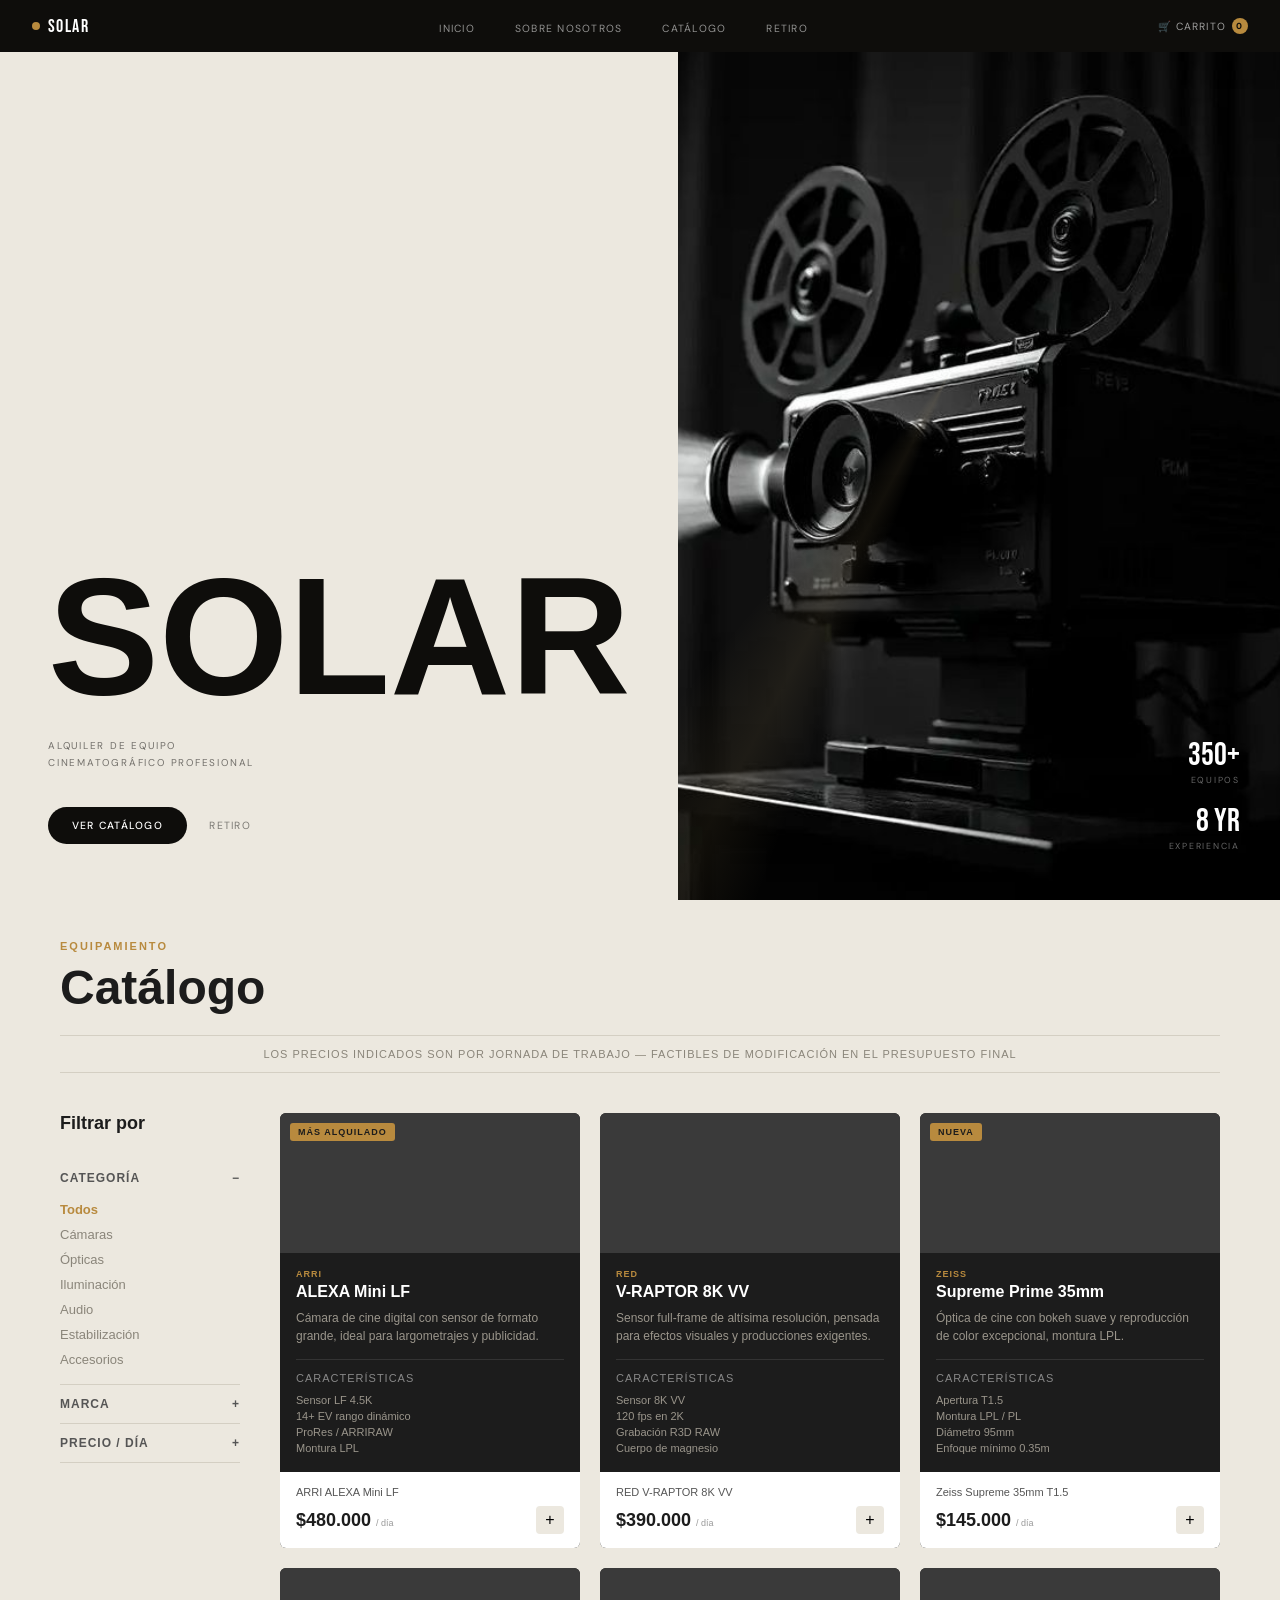
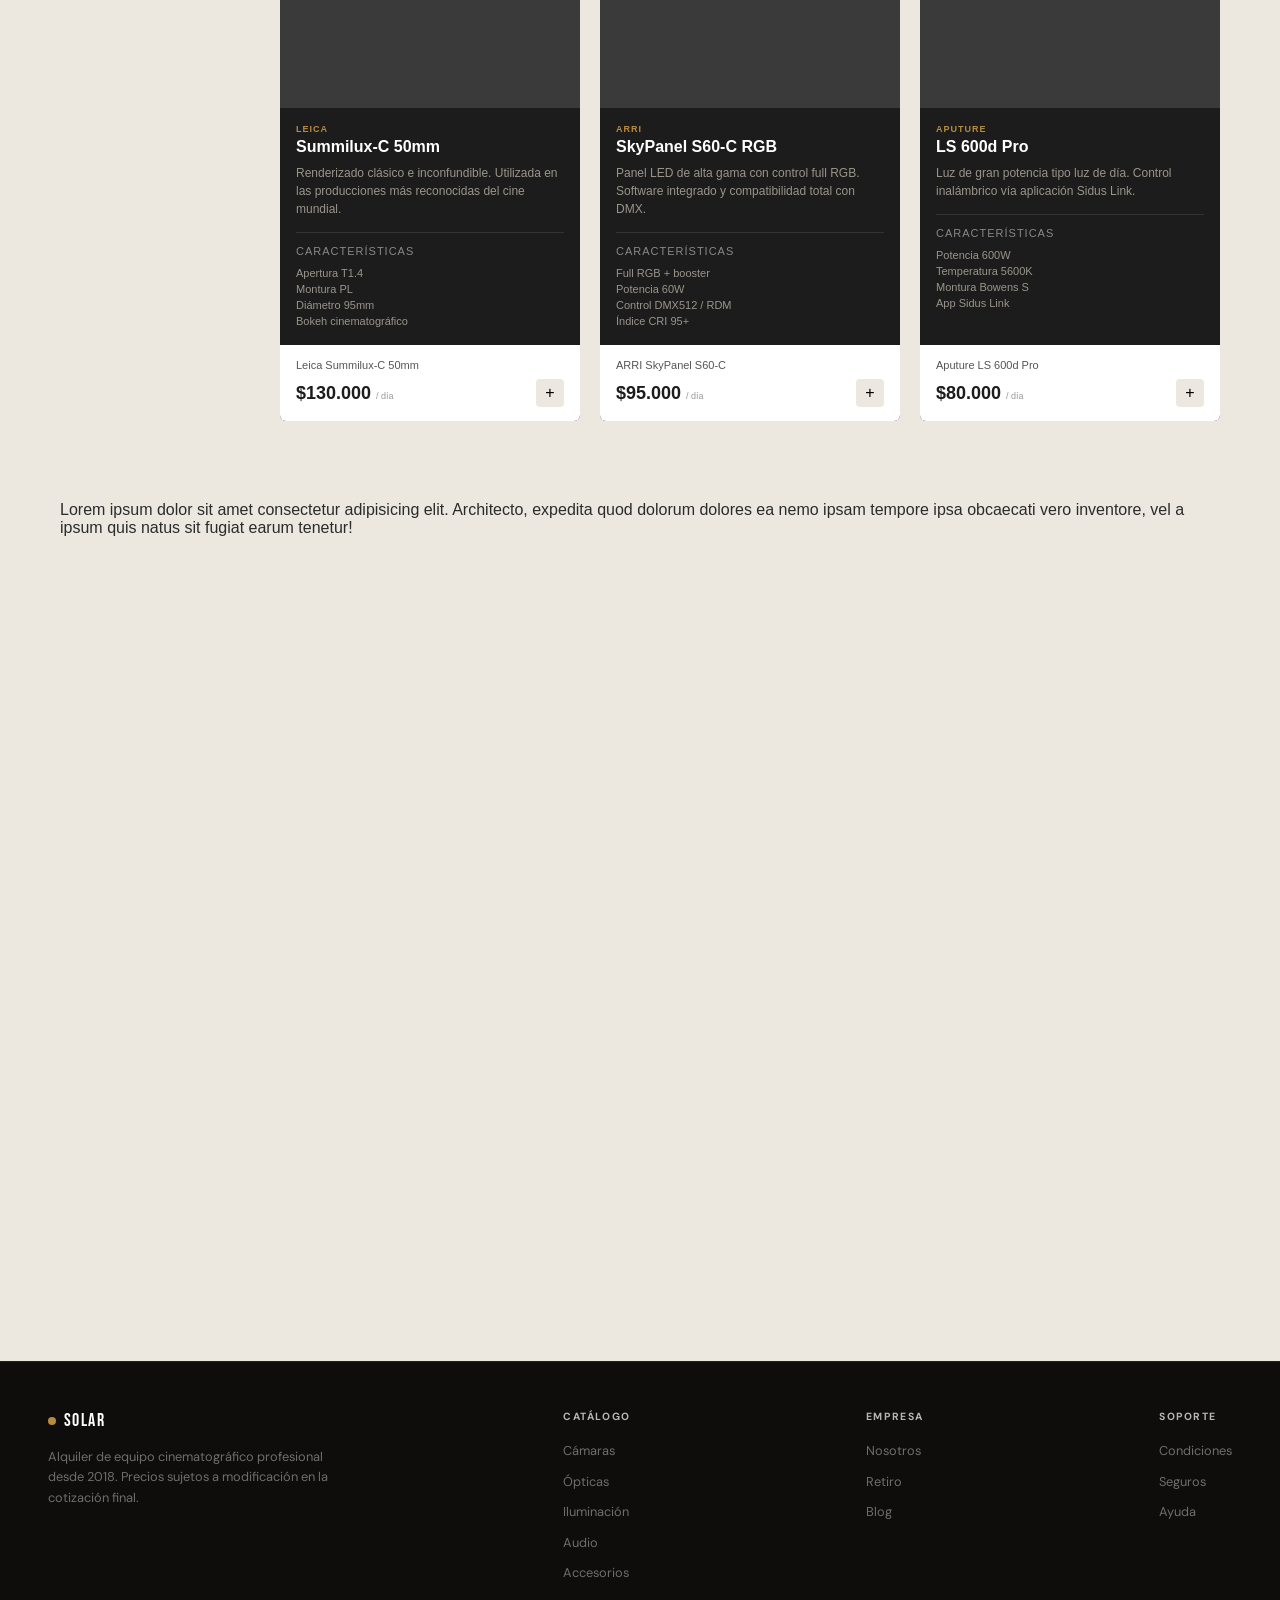
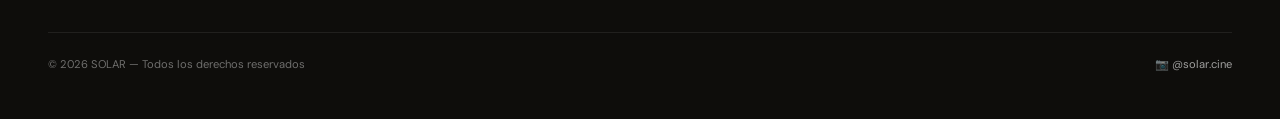
==== commit 4002ab6f: "actuali" ====
--- a/index.html
+++ b/index.html
@@ -1,4 +1,4 @@
-!DOCTYPE html>
+<DOCTYPE html>
 <html lang="es">
 <head>
   <meta charset="UTF-8">
@@ -52,222 +52,211 @@
     </div>
   </section>
  
-<!-- ====== SECCIÓN CATÁLOGO (pegar debajo del hero) ====== -->
+<!-- ====== SECCIÓN CATÁLOGO ====== -->
 <section class="catalogo">
 
-    <!-- ENCABEZADO -->
-    <header class="catalogo-header">
-        <p class="etiqueta-seccion">EQUIPAMIENTO</p>
-        <h1>Catálogo</h1>
-        <p class="aviso">LOS PRECIOS INDICADOS SON POR JORNADA DE TRABAJO — FACTIBLES DE MODIFICACIÓN EN EL PRESUPUESTO FINAL</p>
-    </header>
-
-    <!-- CONTENEDOR DE DOS COLUMNAS -->
-    <div class="contenedor">
-
-        <!-- COLUMNA IZQUIERDA: FILTROS -->
-        <aside class="filtros">
-            <h2>Filtrar por</h2>
-
-            <div class="grupo-filtro">
-                <div class="titulo-filtro"><span>CATEGORÍA</span><span>−</span></div>
-                <ul class="opciones">
-                    <li class="activo">Todos</li>
-                    <li>Cámaras</li>
-                    <li>Ópticas</li>
-                    <li>Iluminación</li>
-                    <li>Audio</li>
-                    <li>Estabilización</li>
-                    <li>Accesorios</li>
-                </ul>
-            </div>
-
-            <div class="grupo-filtro">
-                <div class="titulo-filtro"><span>MARCA</span><span>+</span></div>
-            </div>
-
-            <div class="grupo-filtro">
-                <div class="titulo-filtro"><span>PRECIO / DÍA</span><span>+</span></div>
-            </div>
-        </aside>
-
-        <!-- COLUMNA DERECHA: PRODUCTOS -->
-        <main class="productos">
-
-            <!-- TARJETA 1 -->
-            <article class="tarjeta">
-                <div class="imagen-producto">
-                    <span class="badge">MÁS ALQUILADO</span>
-                </div>
-                <div class="info">
-                    <div>
-                        <p class="etiqueta-marca">ARRI</p>
-                        <h3>ALEXA Mini LF</h3>
-                        <p class="descripcion">Cámara de cine digital con sensor de formato grande, ideal para largometrajes y publicidad.</p>
-                    </div>
-                    <div class="caracteristicas">
-                        <p class="titulo-carac">CARACTERÍSTICAS</p>
-                        <ul>
-                            <li>Sensor LF 4.5K</li>
-                            <li>14+ EV rango dinámico</li>
-                            <li>ProRes / ARRIRAW</li>
-                            <li>Montura LPL</li>
-                        </ul>
-                    </div>
-                </div>
-                <div class="pie">
-                    <span class="nombre-corto">ARRI ALEXA Mini LF</span>
-                    <div>
-                        <span class="precio">$480.000 <span>/ día</span></span>
-                        <button class="boton-mas">+</button>
-                    </div>
-                </div>
-            </article>
-
-            <!-- TARJETA 2 -->
-            <article class="tarjeta">
-                <div class="imagen-producto"></div>
-                <div class="info">
-                    <div>
-                        <p class="etiqueta-marca">RED</p>
-                        <h3>V-RAPTOR 8K VV</h3>
-                        <p class="descripcion">Sensor full-frame de altísima resolución, pensada para efectos visuales y producciones exigentes.</p>
-                    </div>
-                    <div class="caracteristicas">
-                        <p class="titulo-carac">CARACTERÍSTICAS</p>
-                        <ul>
-                            <li>Sensor 8K VV</li>
-                            <li>120 fps en 2K</li>
-                            <li>Grabación R3D RAW</li>
-                            <li>Cuerpo de magnesio</li>
-                        </ul>
-                    </div>
-                </div>
-                <div class="pie">
-                    <span class="nombre-corto">RED V-RAPTOR 8K VV</span>
-                    <div>
-                        <span class="precio">$390.000 <span>/ día</span></span>
-                        <button class="boton-mas">+</button>
-                    </div>
-                </div>
-            </article>
-
-            <!-- TARJETA 3 -->
-            <article class="tarjeta">
-                <div class="imagen-producto">
-                    <span class="badge">NUEVA</span>
-                </div>
-                <div class="info">
-                    <div>
-                        <p class="etiqueta-marca">ZEISS</p>
-                        <h3>Supreme Prime 35mm</h3>
-                        <p class="descripcion">Óptica de cine con bokeh suave y reproducción de color excepcional, montura LPL.</p>
-                    </div>
-                    <div class="caracteristicas">
-                        <p class="titulo-carac">CARACTERÍSTICAS</p>
-                        <ul>
-                            <li>Apertura T1.5</li>
-                            <li>Montura LPL / PL</li>
-                            <li>Diámetro 95mm</li>
-                            <li>Enfoque mínimo 0.35m</li>
-                        </ul>
-                    </div>
-                </div>
-                <div class="pie">
-                    <span class="nombre-corto">Zeiss Supreme 35mm T1.5</span>
-                    <div>
-                        <span class="precio">$145.000 <span>/ día</span></span>
-                        <button class="boton-mas">+</button>
-                    </div>
-                </div>
-            </article>
-
-            <!-- TARJETA 4 -->
-            <article class="tarjeta">
-                <div class="imagen-producto"></div>
-                <div class="info">
-                    <div>
-                        <p class="etiqueta-marca">LEICA</p>
-                        <h3>Summilux-C 50mm</h3>
-                        <p class="descripcion">Renderizado clásico e inconfundible. Utilizada en las producciones más reconocidas del cine mundial.</p>
-                    </div>
-                    <div class="caracteristicas">
-                        <p class="titulo-carac">CARACTERÍSTICAS</p>
-                        <ul>
-                            <li>Apertura T1.4</li>
-                            <li>Montura PL</li>
-                            <li>Diámetro 95mm</li>
-                            <li>Bokeh cinematográfico</li>
-                        </ul>
-                    </div>
-                </div>
-                <div class="pie">
-                    <span class="nombre-corto">Leica Summilux-C 50mm</span>
-                    <div>
-                        <span class="precio">$130.000 <span>/ día</span></span>
-                        <button class="boton-mas">+</button>
-                    </div>
-                </div>
-            </article>
-
-            <!-- TARJETA 5 -->
-            <article class="tarjeta">
-                <div class="imagen-producto"></div>
-                <div class="info">
-                    <div>
-                        <p class="etiqueta-marca">ARRI</p>
-                        <h3>SkyPanel S60-C RGB</h3>
-                        <p class="descripcion">Panel LED de alta gama con control full RGB. Software integrado y compatibilidad total con DMX.</p>
-                    </div>
-                    <div class="caracteristicas">
-                        <p class="titulo-carac">CARACTERÍSTICAS</p>
-                        <ul>
-                            <li>Full RGB + booster</li>
-                            <li>Potencia 60W</li>
-                            <li>Control DMX512 / RDM</li>
-                            <li>Índice CRI 95+</li>
-                        </ul>
-                    </div>
-                </div>
-                <div class="pie">
-                    <span class="nombre-corto">ARRI SkyPanel S60-C</span>
-                    <div>
-                        <span class="precio">$95.000 <span>/ día</span></span>
-                        <button class="boton-mas">+</button>
-                    </div>
-                </div>
-            </article>
-
-            <!-- TARJETA 6 -->
-            <article class="tarjeta">
-                <div class="imagen-producto"></div>
-                <div class="info">
-                    <div>
-                        <p class="etiqueta-marca">APUTURE</p>
-                        <h3>LS 600d Pro</h3>
-                        <p class="descripcion">Luz de gran potencia tipo luz de día. Control inalámbrico vía aplicación Sidus Link.</p>
-                    </div>
-                    <div class="caracteristicas">
-                        <p class="titulo-carac">CARACTERÍSTICAS</p>
-                        <ul>
-                            <li>Potencia 600W</li>
-                            <li>Temperatura 5600K</li>
-                            <li>Montura Bowens S</li>
-                            <li>App Sidus Link</li>
-                        </ul>
-                    </div>
-                </div>
-                <div class="pie">
-                    <span class="nombre-corto">Aputure LS 600d Pro</span>
-                    <div>
-                        <span class="precio">$80.000 <span>/ día</span></span>
-                        <button class="boton-mas">+</button>
-                    </div>
-                </div>
-            </article>
-
-        </main>
-    </div>
+  <header class="catalogo-header">
+    <p class="etiqueta-seccion">EQUIPAMIENTO</p>
+    <h1>Catálogo</h1>
+    <p class="aviso">LOS PRECIOS INDICADOS SON POR JORNADA DE TRABAJO — FACTIBLES DE MODIFICACIÓN EN EL PRESUPUESTO FINAL</p>
+  </header>
+
+  <div class="contenedor">
+
+    <!-- FILTROS-->
+    <aside class="filtros">
+      <h2>Filtrar por</h2>
+
+      <div class="grupo-filtro">
+        <div class="titulo-filtro"><span>CATEGORÍA</span><span>−</span></div>
+        <ul class="opciones">
+          <li><a href="catalogo.html" class="activo">Todos</a></li>
+          <li><a href="catalogo-camaras.html">Cámaras</a></li>
+          <li><a href="catalogo-opticas.html">Ópticas</a></li>
+          <li><a href="catalogo.html">Iluminación</a></li>
+          <li><a href="catalogo.html">Audio</a></li>
+          <li><a href="catalogo.html">Estabilización</a></li>
+          <li><a href="catalogo.html">Accesorios</a></li>
+        </ul>
+      </div>
+
+      <div class="grupo-filtro">
+        <div class="titulo-filtro"><span>MARCA</span><span>+</span></div>
+      </div>
+
+      <div class="grupo-filtro">
+        <div class="titulo-filtro"><span>PRECIO / DÍA</span><span>+</span></div>
+      </div>
+    </aside>
+
+    <!-- PRODUCTOS -->
+    <main class="productos">
+
+      <article class="tarjeta">
+        <div class="imagen-producto"><span class="badge">MÁS ALQUILADO</span></div>
+        <div class="info">
+          <div>
+            <p class="etiqueta-marca">ARRI</p>
+            <h3>ALEXA Mini LF</h3>
+            <p class="descripcion">Cámara de cine digital con sensor de formato grande, ideal para largometrajes y publicidad.</p>
+          </div>
+          <div class="caracteristicas">
+            <p class="titulo-carac">CARACTERÍSTICAS</p>
+            <ul>
+              <li>Sensor LF 4.5K</li>
+              <li>14+ EV rango dinámico</li>
+              <li>ProRes / ARRIRAW</li>
+              <li>Montura LPL</li>
+            </ul>
+          </div>
+        </div>
+        <div class="pie">
+          <span class="nombre-corto">ARRI ALEXA Mini LF</span>
+          <div class="pie-precio">
+            <span class="precio">$480.000 <span>/ día</span></span>
+            <button class="boton-mas">+</button>
+          </div>
+        </div>
+      </article>
+
+      <article class="tarjeta">
+        <div class="imagen-producto"></div>
+        <div class="info">
+          <div>
+            <p class="etiqueta-marca">RED</p>
+            <h3>V-RAPTOR 8K VV</h3>
+            <p class="descripcion">Sensor full-frame de altísima resolución, pensada para efectos visuales y producciones exigentes.</p>
+          </div>
+          <div class="caracteristicas">
+            <p class="titulo-carac">CARACTERÍSTICAS</p>
+            <ul>
+              <li>Sensor 8K VV</li>
+              <li>120 fps en 2K</li>
+              <li>Grabación R3D RAW</li>
+              <li>Cuerpo de magnesio</li>
+            </ul>
+          </div>
+        </div>
+        <div class="pie">
+          <span class="nombre-corto">RED V-RAPTOR 8K VV</span>
+          <div class="pie-precio">
+            <span class="precio">$390.000 <span>/ día</span></span>
+            <button class="boton-mas">+</button>
+          </div>
+        </div>
+      </article>
+
+      <article class="tarjeta">
+        <div class="imagen-producto"><span class="badge">NUEVA</span></div>
+        <div class="info">
+          <div>
+            <p class="etiqueta-marca">ZEISS</p>
+            <h3>Supreme Prime 35mm</h3>
+            <p class="descripcion">Óptica de cine con bokeh suave y reproducción de color excepcional, montura LPL.</p>
+          </div>
+          <div class="caracteristicas">
+            <p class="titulo-carac">CARACTERÍSTICAS</p>
+            <ul>
+              <li>Apertura T1.5</li>
+              <li>Montura LPL / PL</li>
+              <li>Diámetro 95mm</li>
+              <li>Enfoque mínimo 0.35m</li>
+            </ul>
+          </div>
+        </div>
+        <div class="pie">
+          <span class="nombre-corto">Zeiss Supreme 35mm T1.5</span>
+          <div class="pie-precio">
+            <span class="precio">$145.000 <span>/ día</span></span>
+            <button class="boton-mas">+</button>
+          </div>
+        </div>
+      </article>
+
+      <article class="tarjeta">
+        <div class="imagen-producto"></div>
+        <div class="info">
+          <div>
+            <p class="etiqueta-marca">LEICA</p>
+            <h3>Summilux-C 50mm</h3>
+            <p class="descripcion">Renderizado clásico e inconfundible. Utilizada en las producciones más reconocidas del cine mundial.</p>
+          </div>
+          <div class="caracteristicas">
+            <p class="titulo-carac">CARACTERÍSTICAS</p>
+            <ul>
+              <li>Apertura T1.4</li>
+              <li>Montura PL</li>
+              <li>Diámetro 95mm</li>
+              <li>Bokeh cinematográfico</li>
+            </ul>
+          </div>
+        </div>
+        <div class="pie">
+          <span class="nombre-corto">Leica Summilux-C 50mm</span>
+          <div class="pie-precio">
+            <span class="precio">$130.000 <span>/ día</span></span>
+            <button class="boton-mas">+</button>
+          </div>
+        </div>
+      </article>
+
+      <article class="tarjeta">
+        <div class="imagen-producto"></div>
+        <div class="info">
+          <div>
+            <p class="etiqueta-marca">ARRI</p>
+            <h3>SkyPanel S60-C RGB</h3>
+            <p class="descripcion">Panel LED de alta gama con control full RGB. Software integrado y compatibilidad total con DMX.</p>
+          </div>
+          <div class="caracteristicas">
+            <p class="titulo-carac">CARACTERÍSTICAS</p>
+            <ul>
+              <li>Full RGB + booster</li>
+              <li>Potencia 60W</li>
+              <li>Control DMX512 / RDM</li>
+              <li>Índice CRI 95+</li>
+            </ul>
+          </div>
+        </div>
+        <div class="pie">
+          <span class="nombre-corto">ARRI SkyPanel S60-C</span>
+          <div class="pie-precio">
+            <span class="precio">$95.000 <span>/ día</span></span>
+            <button class="boton-mas">+</button>
+          </div>
+        </div>
+      </article>
+
+      <article class="tarjeta">
+        <div class="imagen-producto"></div>
+        <div class="info">
+          <div>
+            <p class="etiqueta-marca">APUTURE</p>
+            <h3>LS 600d Pro</h3>
+            <p class="descripcion">Luz de gran potencia tipo luz de día. Control inalámbrico vía aplicación Sidus Link.</p>
+          </div>
+          <div class="caracteristicas">
+            <p class="titulo-carac">CARACTERÍSTICAS</p>
+            <ul>
+              <li>Potencia 600W</li>
+              <li>Temperatura 5600K</li>
+              <li>Montura Bowens S</li>
+              <li>App Sidus Link</li>
+            </ul>
+          </div>
+        </div>
+        <div class="pie">
+          <span class="nombre-corto">Aputure LS 600d Pro</span>
+          <div class="pie-precio">
+            <span class="precio">$80.000 <span>/ día</span></span>
+            <button class="boton-mas">+</button>
+          </div>
+        </div>
+      </article>
+
+    </main>
+  </div>
+</section>
 
 </section>
   <section class="retiro">
@@ -276,8 +265,50 @@
     </div>
   </section>
  
-  <footer>
-    Lorem, ipsum dolor sit amet consectetur adipisicing elit. Quis laborum repellendus aut inventore molestiae, magni quaerat perspiciatis vel porro ut, voluptatem quidem ducimus eveniet eligendi beatae nam dolor distinctio amet.
-  </footer>
+ <!-- ====== FOOTER (reemplaza el footer viejo, va antes de </body>) ====== -->
+<footer>
+  <div class="footer-top">
+    <div class="footer-marca">
+      <div class="footer-logo">
+        <span class="nav-logo-dot"></span> SOLAR
+      </div>
+      <p>Alquiler de equipo cinematográfico profesional desde 2018. Precios sujetos a modificación en la cotización final.</p>
+    </div>
+
+    <div class="footer-col">
+      <h4>Catálogo</h4>
+      <ul>
+        <li><a href="catalogo-camaras.html">Cámaras</a></li>
+        <li><a href="catalogo-opticas.html">Ópticas</a></li>
+        <li><a href="catalogo.html">Iluminación</a></li>
+        <li><a href="catalogo.html">Audio</a></li>
+        <li><a href="catalogo.html">Accesorios</a></li>
+      </ul>
+    </div>
+
+    <div class="footer-col">
+      <h4>Empresa</h4>
+      <ul>
+        <li><a href="nosotros.html">Nosotros</a></li>
+        <li><a href="retiro.html">Retiro</a></li>
+        <li><a href="#">Blog</a></li>
+      </ul>
+    </div>
+
+    <div class="footer-col">
+      <h4>Soporte</h4>
+      <ul>
+        <li><a href="#">Condiciones</a></li>
+        <li><a href="#">Seguros</a></li>
+        <li><a href="#">Ayuda</a></li>
+      </ul>
+    </div>
+  </div>
+
+  <div class="footer-bottom">
+    <span>© 2026 SOLAR — Todos los derechos reservados</span>
+    <span class="footer-social">📷 @solar.cine</span>
+  </div>
+</footer>
 </body>
 </html>
--- a/assets/styles.css
+++ b/assets/styles.css
@@ -5,9 +5,9 @@
 }
 
 :root {
-  --cream: #900e0e;
+  --cream: #ece8df;   /* CORREGIDO: antes era #900e0e (rojo) */
   --black: #0e0d0b;
-  --gold: #ff6c6c;
+  --gold:  #b88a3e;   /* CORREGIDO: antes era #ff6c6c (rosa) */
   --white: #ffffff;
   --font-display: 'Bebas Neue', sans-serif;
   --font-body: 'DM Sans', sans-serif;
@@ -67,6 +67,9 @@
 
 .nav-links a:hover { color: var(--white); }
 
+/* enlace de la página actual, resaltado en dorado */
+.nav-links a.activo { color: var(--gold); }
+
 .nav-cart {
   display: flex;
   align-items: center;
@@ -119,7 +122,7 @@
   font-size: 0.62rem;
   letter-spacing: 0.18em;
   text-transform: uppercase;
-  color: rgba(250, 249, 248, 0.55);
+  color: rgba(14, 13, 11, 0.55); /* CORREGIDO: era casi blanco sobre crema, no se leía */
   line-height: 1.7;
   margin-bottom: 2.2rem;
   animation: slideUp 0.9s 0.15s cubic-bezier(0.16, 1, 0.3, 1) both;
@@ -217,28 +220,6 @@
   );
 }
 
-/* ---------- SECCIONES ---------- */
-.catalogo,
-.retiro {
-  padding: 4rem 3rem;
-  color: rgba(255, 255, 255, 0.7);
-  font-size: 0.95rem;
-  line-height: 1.7;
-}
-
-.catalogo div,
-.retiro div {
-  max-width: 70ch;
-}
-
-footer {
-  padding: 3rem;
-  color: rgba(255, 255, 255, 0.4);
-  font-size: 0.85rem;
-  line-height: 1.7;
-  border-top: 1px solid rgba(255, 255, 255, 0.08);
-}
-
 /* ---------- ANIMACIONES ---------- */
 @keyframes slideUp {
   from { opacity: 0; transform: translateY(60px); }
@@ -248,4 +229,403 @@
 @keyframes zoomIn {
   from { transform: scale(1.06); opacity: 0; }
   to   { transform: scale(1); opacity: 1; }
-}+}
+
+/* ============================================
+   SECCIÓN CATÁLOGO
+   ============================================ */
+.catalogo {
+    background-color: var(--cream);
+    color: #2b2b2b;
+    font-family: Arial, Helvetica, sans-serif;
+    padding: 40px 60px;
+}
+
+/* en las páginas internas hay navbar fijo arriba: dejamos aire */
+.con-navbar { padding-top: 52px; }
+
+.catalogo .etiqueta-seccion {
+    font-size: 11px;
+    letter-spacing: 2px;
+    color: var(--gold);
+    font-weight: bold;
+    margin-bottom: 8px;
+}
+
+.catalogo h1 {
+    font-size: 48px;
+    font-weight: 800;
+    margin-bottom: 20px;
+    color: #1c1c1c;
+}
+
+.catalogo .aviso {
+    text-align: center;
+    font-size: 11px;
+    letter-spacing: 1px;
+    color: #8a857a;
+    border-top: 1px solid #d4cfc3;
+    border-bottom: 1px solid #d4cfc3;
+    padding: 12px 0;
+    margin-bottom: 40px;
+}
+
+.catalogo .contenedor {
+    display: flex;
+    gap: 40px;
+}
+
+.catalogo .filtros {
+    width: 180px;
+    flex-shrink: 0;
+}
+
+.catalogo .filtros h2 {
+    font-size: 18px;
+    margin-bottom: 25px;
+    color: #1c1c1c;
+}
+
+.catalogo .grupo-filtro {
+    border-bottom: 1px solid #d4cfc3;
+    padding: 12px 0;
+}
+
+.catalogo .titulo-filtro {
+    display: flex;
+    justify-content: space-between;
+    font-size: 12px;
+    letter-spacing: 1px;
+    font-weight: bold;
+    color: #555;
+}
+
+.catalogo .opciones {
+    list-style: none;
+    margin-top: 12px;
+    padding-left: 0;
+}
+
+.catalogo .opciones li {
+    padding: 5px 0;
+}
+
+/* los filtros ahora son ENLACES (etiqueta <a>) */
+.catalogo .opciones a {
+    font-size: 13px;
+    color: #8a857a;
+    text-decoration: none;
+    display: block;
+    transition: color 0.2s;
+}
+
+.catalogo .opciones a:hover { color: #b88a3e; }
+
+.catalogo .opciones a.activo {
+    color: var(--gold);
+    font-weight: bold;
+}
+
+.catalogo .productos {
+    flex-grow: 1;
+    display: grid;
+    grid-template-columns: repeat(3, 1fr);
+    gap: 20px;
+    align-content: start;
+}
+
+.catalogo .tarjeta {
+    background-color: #1c1c1c;
+    border-radius: 6px;
+    overflow: hidden;
+    color: #fff;
+    display: flex;
+    flex-direction: column;
+}
+
+.catalogo .imagen-producto {
+    height: 140px;
+    background-color: #3a3a3a;
+    background-size: cover;
+    background-position: center;
+    position: relative;
+}
+
+.catalogo .badge {
+    position: absolute;
+    top: 10px;
+    left: 10px;
+    background-color: var(--gold);
+    color: #1c1c1c;
+    font-size: 9px;
+    font-weight: bold;
+    letter-spacing: 1px;
+    padding: 4px 8px;
+    border-radius: 3px;
+}
+
+/* APILADO en vertical para que no se desborde */
+.catalogo .info {
+    padding: 16px;
+    display: flex;
+    flex-direction: column;
+    gap: 14px;
+    flex-grow: 1;
+}
+
+.catalogo .etiqueta-marca {
+    font-size: 9px;
+    color: var(--gold);
+    letter-spacing: 1px;
+    font-weight: bold;
+}
+
+.catalogo .info h3 {
+    font-size: 16px;
+    margin: 4px 0 8px;
+}
+
+.catalogo .descripcion {
+    font-size: 12px;
+    color: #9a958b;
+    line-height: 1.5;
+}
+
+.catalogo .caracteristicas {
+    font-size: 11px;
+    color: #777;
+    border-top: 1px solid #333;
+    padding-top: 12px;
+}
+
+.catalogo .caracteristicas .titulo-carac {
+    letter-spacing: 1px;
+    margin-bottom: 8px;
+    color: #888;
+}
+
+.catalogo .caracteristicas ul {
+    list-style: none;
+    padding-left: 0;
+    margin: 0;
+}
+
+.catalogo .caracteristicas li {
+    color: #9a958b;
+    padding: 2px 0;
+}
+
+.catalogo .pie {
+    background-color: #fff;
+    color: #1c1c1c;
+    padding: 14px 16px;
+    display: flex;
+    flex-direction: column;
+    gap: 8px;
+}
+
+.catalogo .nombre-corto {
+    font-size: 11px;
+    color: #555;
+}
+
+.catalogo .pie-precio {
+    display: flex;
+    justify-content: space-between;
+    align-items: center;
+}
+
+.catalogo .precio {
+    font-size: 18px;
+    font-weight: 800;
+    white-space: nowrap;
+}
+
+.catalogo .precio span {
+    font-size: 9px;
+    font-weight: normal;
+    color: #999;
+}
+
+.catalogo .boton-mas {
+    background-color: var(--cream);
+    border: none;
+    width: 28px;
+    height: 28px;
+    border-radius: 4px;
+    font-size: 16px;
+    cursor: pointer;
+    flex-shrink: 0;
+}
+
+/* ============================================
+   PÁGINA PUNTO DE RETIRO
+   ============================================ */
+.retiro {
+    background-color: var(--cream);
+    color: #2b2b2b;
+    font-family: Arial, Helvetica, sans-serif;
+    padding: 40px 60px;
+    min-height: 100vh;
+}
+
+.retiro .etiqueta-seccion {
+    font-size: 11px;
+    letter-spacing: 2px;
+    color: var(--gold);
+    font-weight: bold;
+    margin-bottom: 8px;
+}
+
+.retiro h1 {
+    font-size: 48px;
+    font-weight: 800;
+    margin-bottom: 30px;
+    color: #1c1c1c;
+}
+
+.retiro .retiro-grid {
+    display: flex;
+    gap: 40px;
+    align-items: flex-start;
+}
+
+.retiro .datos { width: 280px; flex-shrink: 0; }
+
+.retiro .dato {
+    display: flex;
+    gap: 12px;
+    margin-bottom: 24px;
+}
+
+.retiro .dato-icono { font-size: 18px; }
+
+.retiro .dato-titulo {
+    font-size: 10px;
+    letter-spacing: 1px;
+    color: var(--gold);
+    font-weight: bold;
+    margin-bottom: 4px;
+}
+
+.retiro .dato-texto {
+    font-size: 13px;
+    color: #555;
+    line-height: 1.5;
+}
+
+.retiro .mapa {
+    flex-grow: 1;
+    height: 360px;
+    background-color: #d8d2c6;
+    border-radius: 8px;
+    display: flex;
+    align-items: center;
+    justify-content: center;
+    color: #8a857a;
+    font-size: 13px;
+}
+
+/* ============================================
+   PÁGINA NOSOTROS
+   ============================================ */
+.nosotros {
+    background-color: var(--cream);
+    color: #2b2b2b;
+    font-family: Arial, Helvetica, sans-serif;
+    padding: 80px 60px;
+    min-height: 100vh;
+}
+
+.nosotros .etiqueta-seccion {
+    font-size: 11px;
+    letter-spacing: 2px;
+    color: var(--gold);
+    font-weight: bold;
+    margin-bottom: 8px;
+}
+
+.nosotros h1 {
+    font-size: 48px;
+    font-weight: 800;
+    margin-bottom: 24px;
+    color: #1c1c1c;
+}
+
+.nosotros p {
+    max-width: 65ch;
+    font-size: 15px;
+    line-height: 1.7;
+    color: #555;
+    margin-bottom: 18px;
+}
+
+/* ============================================
+   FOOTER (igual en todas las páginas)
+   ============================================ */
+footer {
+  background: var(--black);
+  color: rgba(255, 255, 255, 0.4);
+  padding: 3rem;
+  border-top: 1px solid rgba(255, 255, 255, 0.08);
+}
+
+.footer-top {
+  display: flex;
+  justify-content: space-between;
+  gap: 40px;
+  flex-wrap: wrap;
+  margin-bottom: 2.5rem;
+}
+
+.footer-marca { max-width: 280px; }
+
+.footer-logo {
+  display: flex;
+  align-items: center;
+  gap: 0.5rem;
+  color: var(--white);
+  font-family: var(--font-display);
+  font-size: 1.1rem;
+  letter-spacing: 0.08em;
+  margin-bottom: 1rem;
+}
+
+.footer-marca p {
+  font-size: 0.8rem;
+  line-height: 1.6;
+}
+
+.footer-col h4 {
+  color: rgba(255,255,255,0.7);
+  font-size: 0.65rem;
+  letter-spacing: 0.15em;
+  text-transform: uppercase;
+  margin-bottom: 1rem;
+}
+
+.footer-col ul { list-style: none; }
+
+.footer-col li { margin-bottom: 0.6rem; }
+
+.footer-col a {
+  color: rgba(255,255,255,0.4);
+  text-decoration: none;
+  font-size: 0.8rem;
+  transition: color 0.2s;
+}
+
+.footer-col a:hover { color: var(--white); }
+
+.footer-bottom {
+  display: flex;
+  justify-content: space-between;
+  align-items: center;
+  flex-wrap: wrap;
+  gap: 12px;
+  padding-top: 1.5rem;
+  border-top: 1px solid rgba(255,255,255,0.08);
+  font-size: 0.7rem;
+}
+
+.footer-social { color: rgba(255,255,255,0.6); }
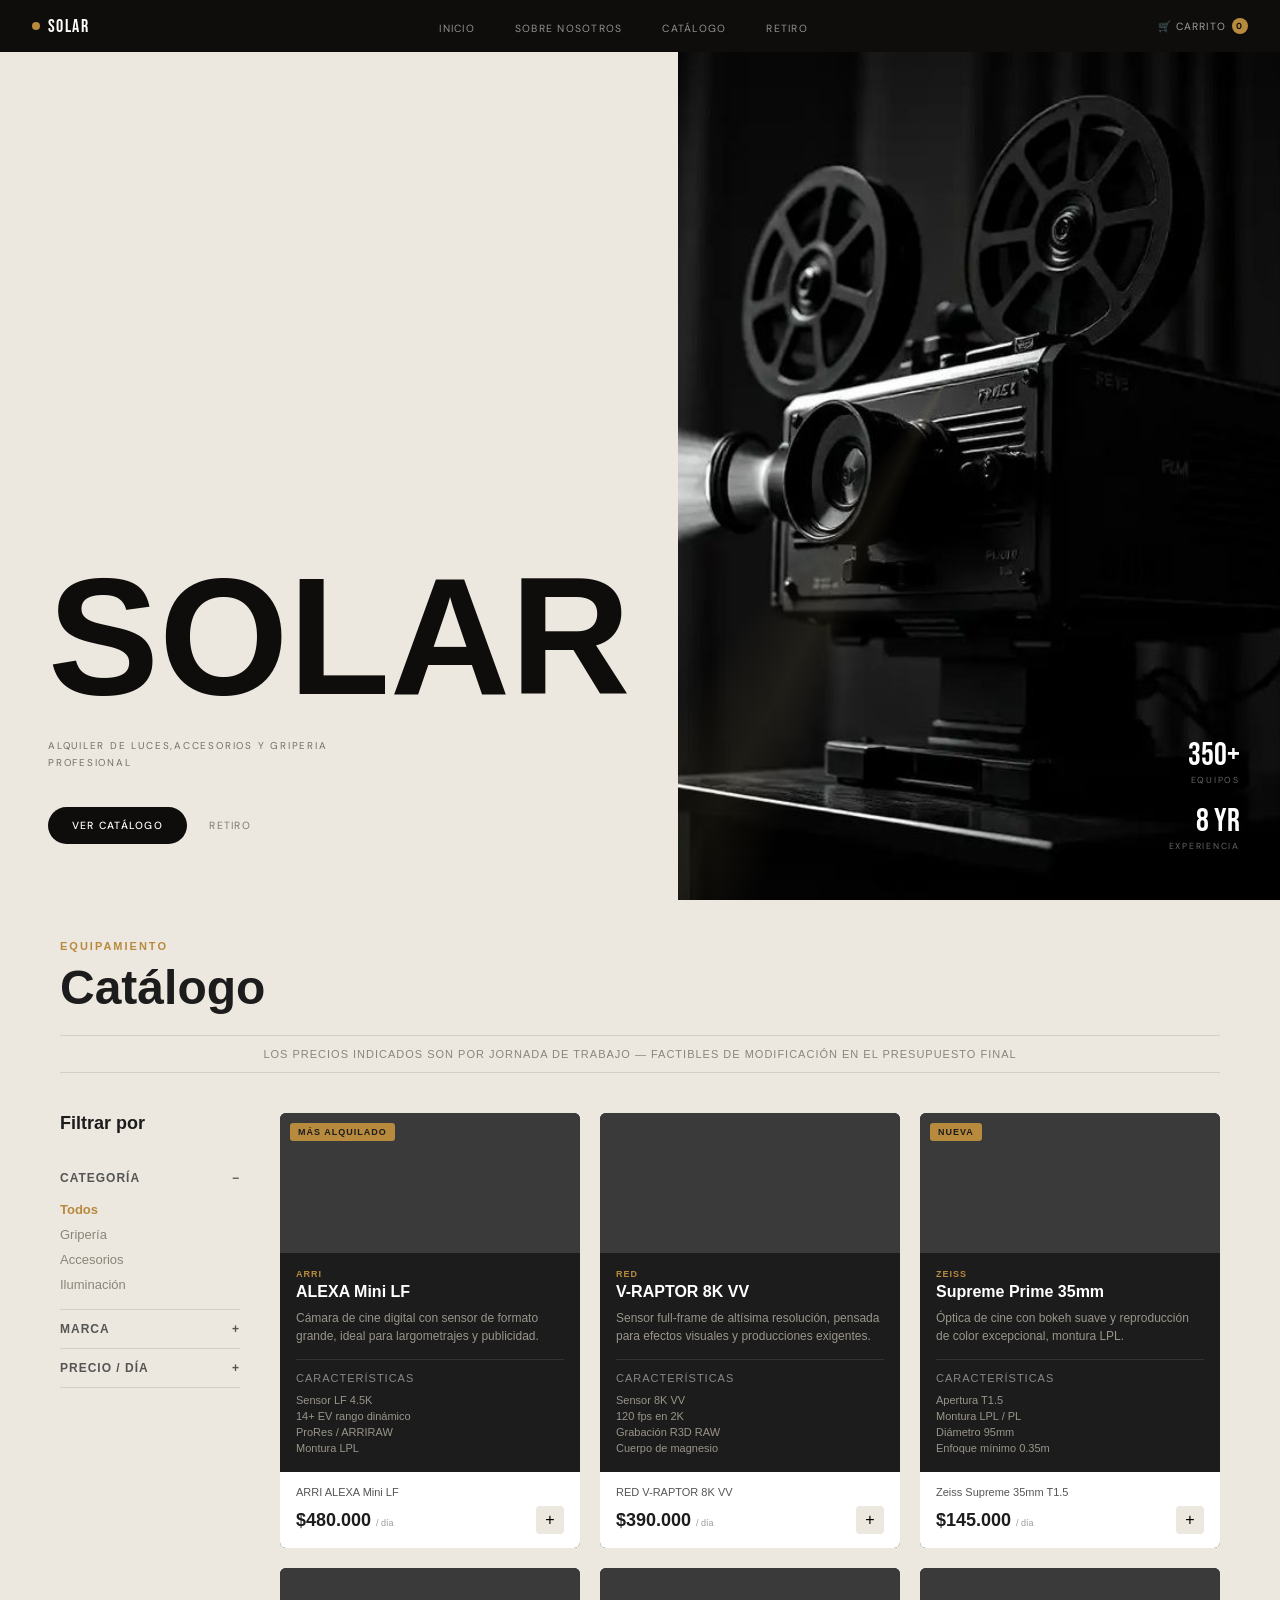
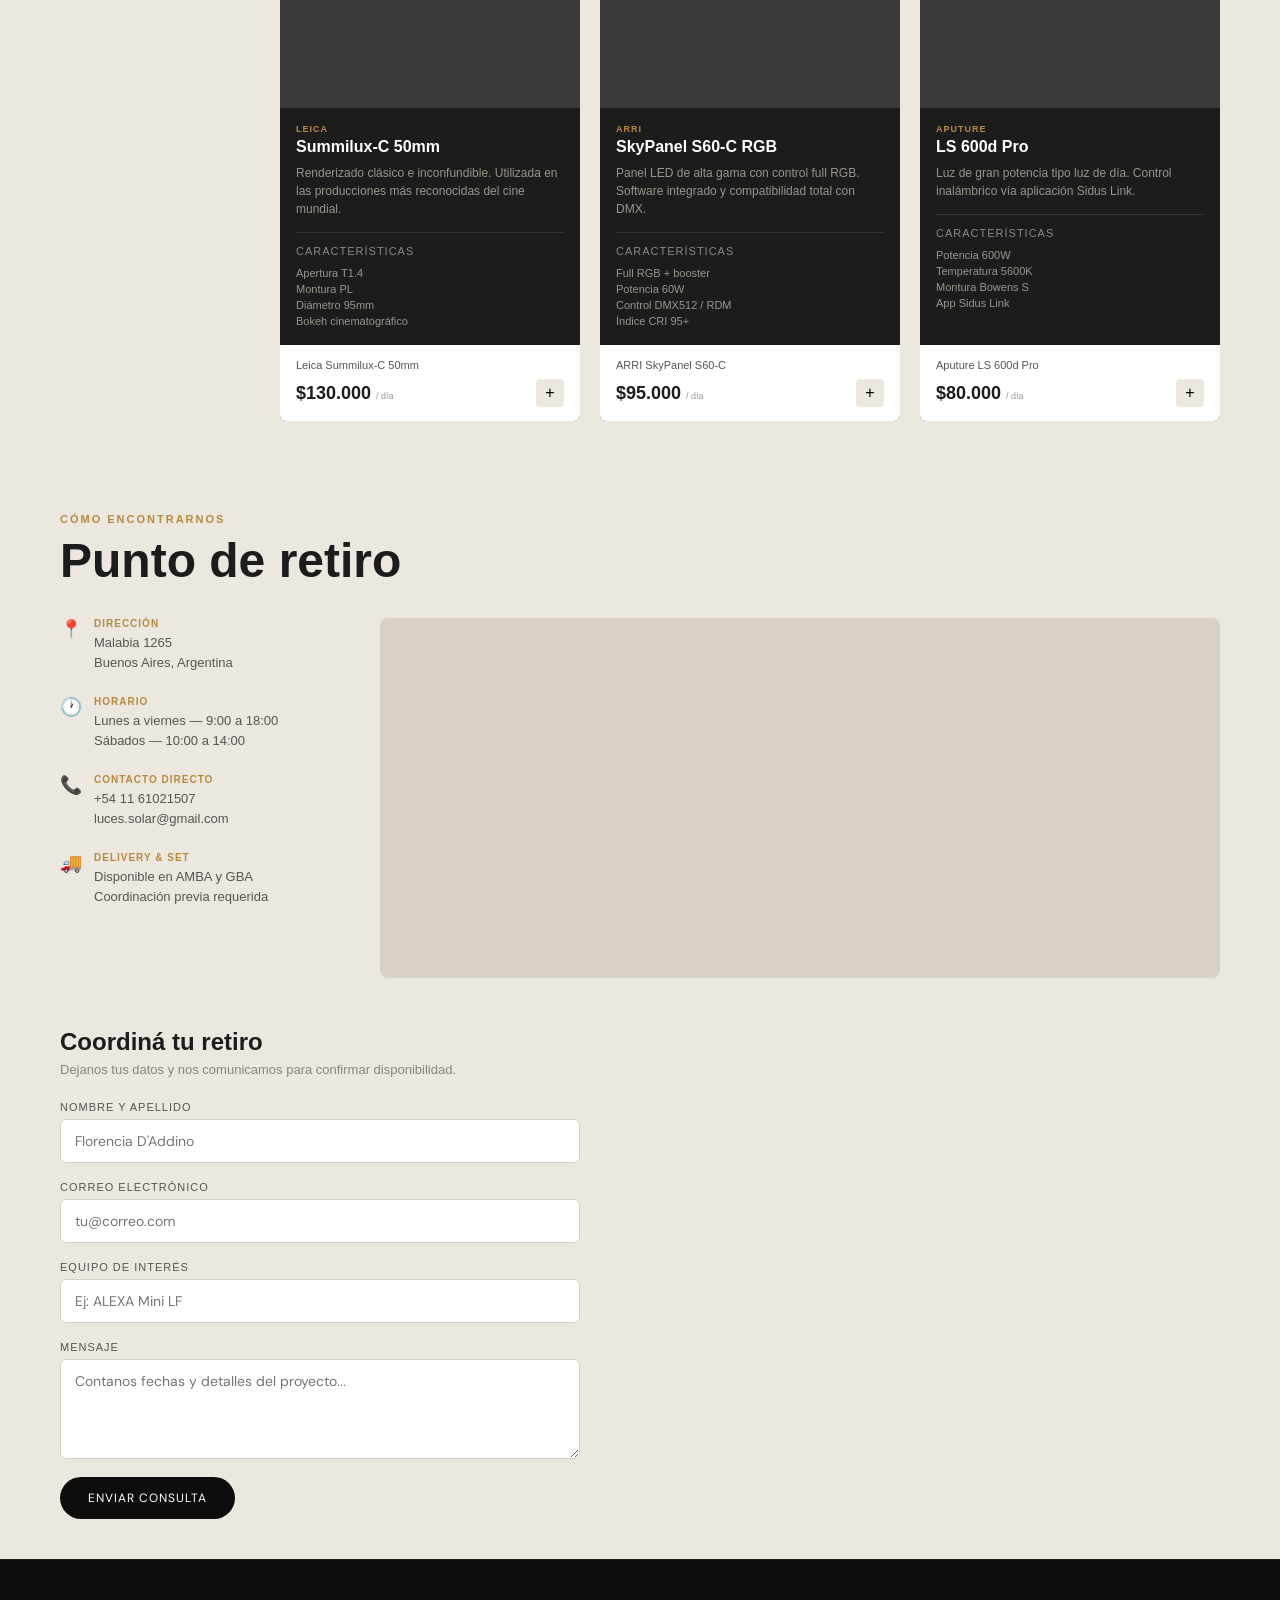
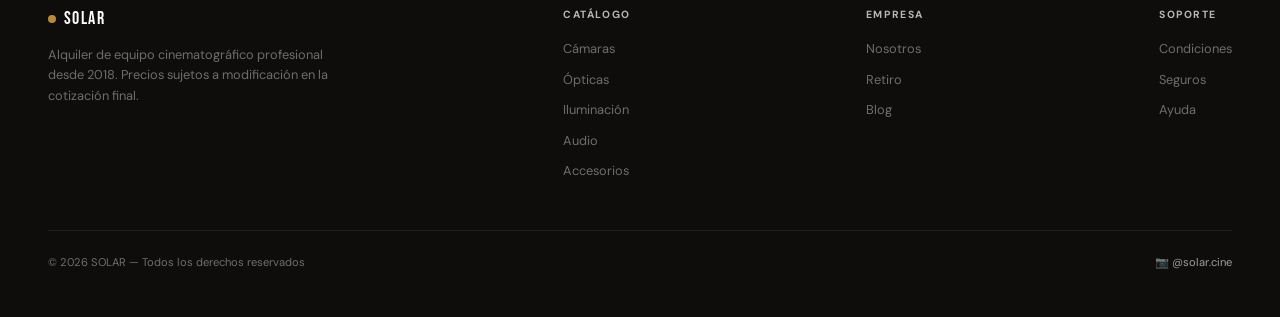
==== commit 6bb2c052: "entrega" ====
--- a/index.html
+++ b/index.html
@@ -29,7 +29,7 @@
   <section class="hero">
     <div class="hero-left">
       <h1 class="hero-title">SOLAR</h1>
-      <p class="hero-subtitle">ALQUILER DE EQUIPO<br>CINEMATOGRÁFICO PROFESIONAL</p>
+      <p class="hero-subtitle">ALQUILER DE LUCES,ACCESORIOS Y GRIPERIA<br>PROFESIONAL</p>
       <div class="hero-actions">
         <button class="btn-primary">Ver Catálogo</button>
         <button class="btn-ghost">Retiro</button>
@@ -71,12 +71,12 @@
         <div class="titulo-filtro"><span>CATEGORÍA</span><span>−</span></div>
         <ul class="opciones">
           <li><a href="catalogo.html" class="activo">Todos</a></li>
-          <li><a href="catalogo-camaras.html">Cámaras</a></li>
-          <li><a href="catalogo-opticas.html">Ópticas</a></li>
-          <li><a href="catalogo.html">Iluminación</a></li>
-          <li><a href="catalogo.html">Audio</a></li>
-          <li><a href="catalogo.html">Estabilización</a></li>
-          <li><a href="catalogo.html">Accesorios</a></li>
+          <li><a href="catalogo-griperia.html">Gripería</a></li>
+          <li><a href="catalogo-accesorios.html">Accesorios</a></li>
+          <li><a href="catalogo-luz.html">Iluminación</a></li>
+          <li hidden><a href="catalogo.html" >Audio</a></li>
+          <li hidden><a href="catalogo.html" >Estabilización</a></li>
+          <li hidden><a href="catalogo.html" >Accesorios</a></li>
         </ul>
       </div>
 
@@ -258,14 +258,97 @@
   </div>
 </section>
 
+<!-- ====== SECCIÓN PUNTO DE RETIRO ====== -->
+<section class="retiro con-navbar">
+
+  <p class="etiqueta-seccion">CÓMO ENCONTRARNOS</p>
+  <h1>Punto de retiro</h1>
+
+  <div class="retiro-grid">
+
+    <!-- COLUMNA IZQUIERDA: DATOS -->
+    <div class="datos">
+
+      <div class="dato">
+        <span class="dato-icono">📍</span> 
+        <div>
+          <p class="dato-titulo">DIRECCIÓN</p>
+          <p class="dato-texto">Malabia 1265<br>Buenos Aires, Argentina</p>
+        </div>
+      </div>
+
+      <div class="dato">
+        <span class="dato-icono">🕐</span>
+        <div>
+          <p class="dato-titulo">HORARIO</p>
+          <p class="dato-texto">Lunes a viernes — 9:00 a 18:00<br>Sábados — 10:00 a 14:00</p>
+        </div>
+      </div>
+
+      <div class="dato">
+        <span class="dato-icono">📞</span>
+        <div>
+          <p class="dato-titulo">CONTACTO DIRECTO</p>
+          <p class="dato-texto">+54 11 61021507<br>luces.solar@gmail.com</p>
+        </div>
+      </div>
+
+      <div class="dato">
+        <span class="dato-icono">🚚</span>
+        <div>
+          <p class="dato-titulo">DELIVERY &amp; SET</p>
+          <p class="dato-texto">Disponible en AMBA y GBA<br>Coordinación previa requerida</p>
+        </div>
+      </div>
+
+    </div>
+
+    <!-- COLUMNA DERECHA: MAPA con marcador animado -->
+  <div class="mapa">
+  <iframe
+    src="https://www.google.com/maps/embed?pb=!1m18!1m12!1m3!1d3287.644734525456!2d-58.58126131647129!3d-34.51188988298784!2m3!1f0!2f0!3f0!3m2!1i1024!2i768!4f13.1!3m3!1m2!1s0x95bcba8ac5ac0025%3A0x49b881c9ec920183!2sMalabia%201265%2C%20B1655%20Villa%20Jos%C3%A9%20Le%C3%B3n%20Su%C3%A1rez%2C%20Provincia%20de%20Buenos%20Aires!5e0!3m2!1ses!2sar!4v1781366760307!5m2!1ses!2sar"
+    width="100%"
+    height="100%"
+    style="border:0;"
+    allowfullscreen=""
+    loading="lazy"
+    referrerpolicy="no-referrer-when-downgrade">
+  </iframe>
+</div>
+
+  </div>
+
+  <!-- FORMULARIO DE CONTACTO -->
+  <div class="formulario">
+    <h2>Coordiná tu retiro</h2>
+    <p class="subtitulo">Dejanos tus datos y nos comunicamos para confirmar disponibilidad.</p>
+
+    <div class="campo">
+      <label for="nombre">Nombre y apellido</label>
+      <input type="text" id="nombre" name="nombre" placeholder="Florencia D'Addino">
+    </div>
+
+    <div class="campo">
+      <label for="email">Correo electrónico</label>
+      <input type="email" id="email" name="email" placeholder="tu@correo.com">
+    </div>
+
+    <div class="campo">
+      <label for="equipo">Equipo de interés</label>
+      <input type="text" id="equipo" name="equipo" placeholder="Ej: ALEXA Mini LF">
+    </div>
+
+    <div class="campo">
+      <label for="mensaje">Mensaje</label>
+      <textarea id="mensaje" name="mensaje" placeholder="Contanos fechas y detalles del proyecto..."></textarea>
+    </div>
+
+    <button type="button" class="btn-enviar">Enviar consulta</button>
+  </div>
+
 </section>
-  <section class="retiro">
-    <div>
-      Lorem ipsum dolor sit amet consectetur adipisicing elit. Architecto, expedita quod dolorum dolores ea nemo ipsam tempore ipsa obcaecati vero inventore, vel a ipsum quis natus sit fugiat earum tenetur!
-    </div>
-  </section>
  
- <!-- ====== FOOTER (reemplaza el footer viejo, va antes de </body>) ====== -->
+ <!-- ====== FOOTER====== -->
 <footer>
   <div class="footer-top">
     <div class="footer-marca">
--- a/assets/styles.css
+++ b/assets/styles.css
@@ -351,6 +351,16 @@
     position: relative;
 }
 
+/* Esta regla aplica a TODAS las fotos del catálogo de una sola vez.
+   Cualquier <img> que pongas dentro de un .imagen-producto se va a
+   ver igual: llena el recuadro sin deformarse (object-fit: cover). */
+.catalogo .imagen-producto img {
+    width: 100%;
+    height: 100%;
+    object-fit: cover;
+    display: block;
+}
+
 .catalogo .badge {
     position: absolute;
     top: 10px;
@@ -628,4 +638,203 @@
   font-size: 0.7rem;
 }
 
-.footer-social { color: rgba(255,255,255,0.6); }+.footer-social { color: rgba(255,255,255,0.6); }
+
+/* ============================================
+   ESTILOS DE LA SECCIÓN PUNTO DE RETIRO
+   (pegar al final de tu styles.css)
+
+   Nota: usa las variables --cream, --gold, --black
+   que ya tenés definidas en :root. Si no las tuvieras,
+   reemplazá var(--gold) por #b88a3e, etc.
+   ============================================ */
+
+.retiro {
+    background-color: var(--cream);
+    color: #2b2b2b;
+    font-family: Arial, Helvetica, sans-serif;
+    padding: 40px 60px;
+    min-height: 100vh;
+}
+
+/* si la sección va con el navbar fijo arriba, deja aire */
+.con-navbar { padding-top: 52px; }
+
+.retiro .etiqueta-seccion {
+    font-size: 11px;
+    letter-spacing: 2px;
+    color: var(--gold);
+    font-weight: bold;
+    margin-bottom: 8px;
+}
+
+.retiro h1 {
+    font-size: 48px;
+    font-weight: 800;
+    margin-bottom: 30px;
+    color: #1c1c1c;
+}
+
+/* --- DATOS + MAPA en dos columnas --- */
+.retiro .retiro-grid {
+    display: flex;
+    gap: 40px;
+    align-items: flex-start;
+}
+
+.retiro .datos { width: 280px; flex-shrink: 0; }
+
+.retiro .dato {
+    display: flex;
+    gap: 12px;
+    margin-bottom: 24px;
+}
+
+.retiro .dato-icono { font-size: 18px; }
+
+.retiro .dato-titulo {
+    font-size: 10px;
+    letter-spacing: 1px;
+    color: var(--gold);
+    font-weight: bold;
+    margin-bottom: 4px;
+}
+
+.retiro .dato-texto {
+    font-size: 13px;
+    color: #555;
+    line-height: 1.5;
+}
+
+/* --- MAPA --- */
+.retiro .mapa {
+    flex-grow: 1;
+    height: 360px;
+    background-color: #d8d2c6;
+    border-radius: 8px;
+    display: flex;
+    align-items: center;
+    justify-content: center;
+    color: #8a857a;
+    font-size: 13px;
+    position: relative;
+    overflow: hidden;
+}
+
+/* el puntito central del mapa */
+.retiro .marcador {
+    position: absolute;
+    top: 50%;
+    left: 50%;
+    width: 18px;
+    height: 18px;
+    background: var(--gold);
+    border: 3px solid #fff;
+    border-radius: 50%;
+    transform: translate(-50%, -50%);
+    z-index: 2;
+}
+
+/* el anillo que se expande y desvanece (animación de pulso) */
+.retiro .marcador::before {
+    content: "";
+    position: absolute;
+    top: 50%;
+    left: 50%;
+    width: 18px;
+    height: 18px;
+    border-radius: 50%;
+    background: rgba(184, 138, 62, 0.5);
+    transform: translate(-50%, -50%);
+    animation: pulso 2s infinite ease-out;
+}
+
+/* @keyframes define los fotogramas: de chico y opaco a grande y transparente */
+@keyframes pulso {
+    0%   { width: 18px; height: 18px; opacity: 0.8; }
+    100% { width: 70px; height: 70px; opacity: 0; }
+}
+
+/* --- FORMULARIO DE CONTACTO --- */
+.retiro .formulario {
+    margin-top: 50px;
+    max-width: 520px;
+}
+
+.retiro .formulario h2 {
+    font-size: 24px;
+    color: #1c1c1c;
+    margin-bottom: 6px;
+}
+
+.retiro .formulario p.subtitulo {
+    font-size: 13px;
+    color: #8a857a;
+    margin-bottom: 24px;
+}
+
+.retiro .campo { margin-bottom: 18px; }
+
+.retiro .campo label {
+    display: block;
+    font-size: 11px;
+    letter-spacing: 1px;
+    text-transform: uppercase;
+    color: #555;
+    margin-bottom: 6px;
+}
+
+/* transition: suaviza el cambio de borde y sombra al hacer foco */
+.retiro .campo input,
+.retiro .campo textarea {
+    width: 100%;
+    padding: 12px 14px;
+    border: 1px solid #d4cfc3;
+    border-radius: 6px;
+    background: #fff;
+    font-family: 'DM Sans', sans-serif;
+    font-size: 14px;
+    color: #2b2b2b;
+    transition: border-color 0.25s ease, box-shadow 0.25s ease;
+}
+
+/* :focus = cuando el campo está seleccionado */
+.retiro .campo input:focus,
+.retiro .campo textarea:focus {
+    outline: none;
+    border-color: var(--gold);
+    box-shadow: 0 0 0 3px rgba(184, 138, 62, 0.15);
+}
+
+.retiro .campo textarea {
+    resize: vertical;
+    min-height: 100px;
+}
+
+/* botón con transición de color y leve desplazamiento al pasar el mouse */
+.retiro .btn-enviar {
+    background: var(--black);
+    color: #fff;
+    border: none;
+    padding: 13px 28px;
+    border-radius: 100px;
+    font-family: 'DM Sans', sans-serif;
+    font-size: 12px;
+    letter-spacing: 1px;
+    text-transform: uppercase;
+    cursor: pointer;
+    transition: background 0.25s ease, transform 0.15s ease;
+}
+
+.retiro .btn-enviar:hover {
+    background: var(--gold);
+    transform: translateY(-2px);
+}
+
+.retiro .btn-enviar:active {
+    transform: translateY(0);
+}
+
+.retiro .mapa iframe {
+    border-radius: 8px;
+}
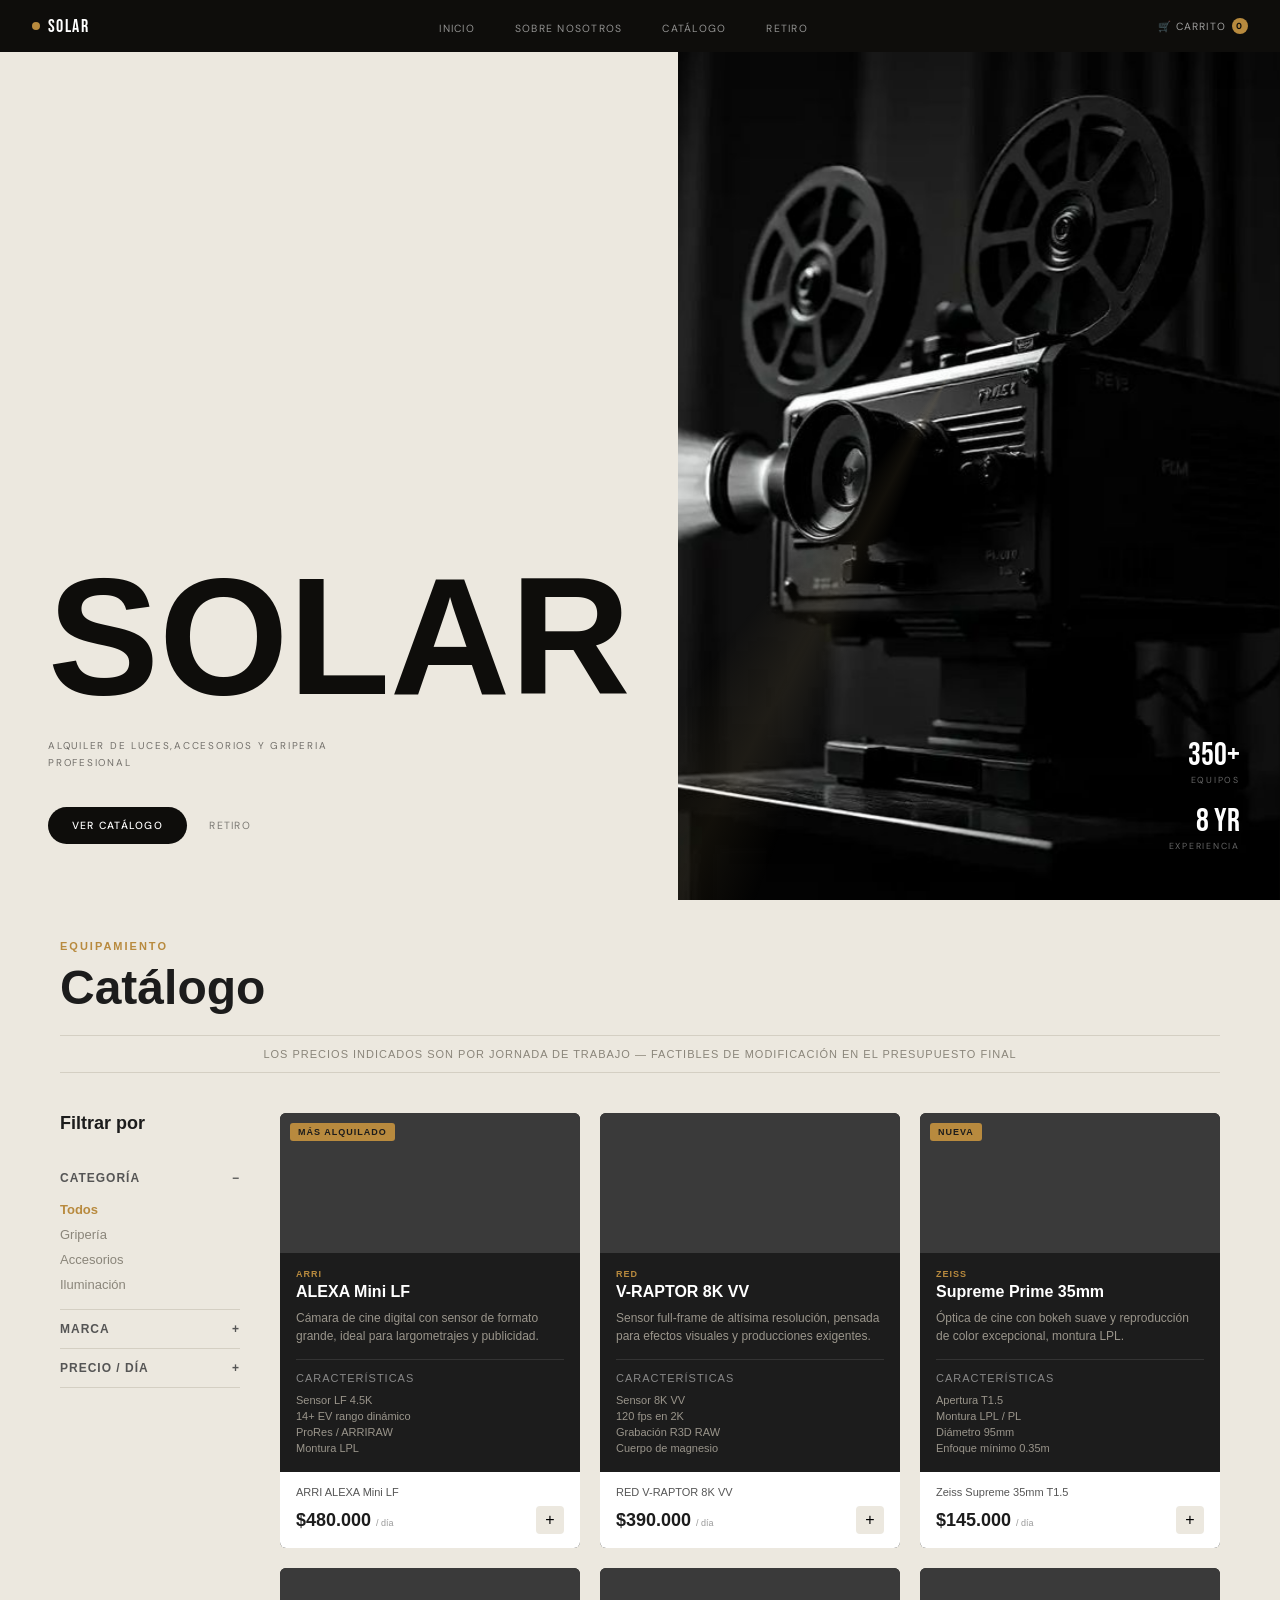
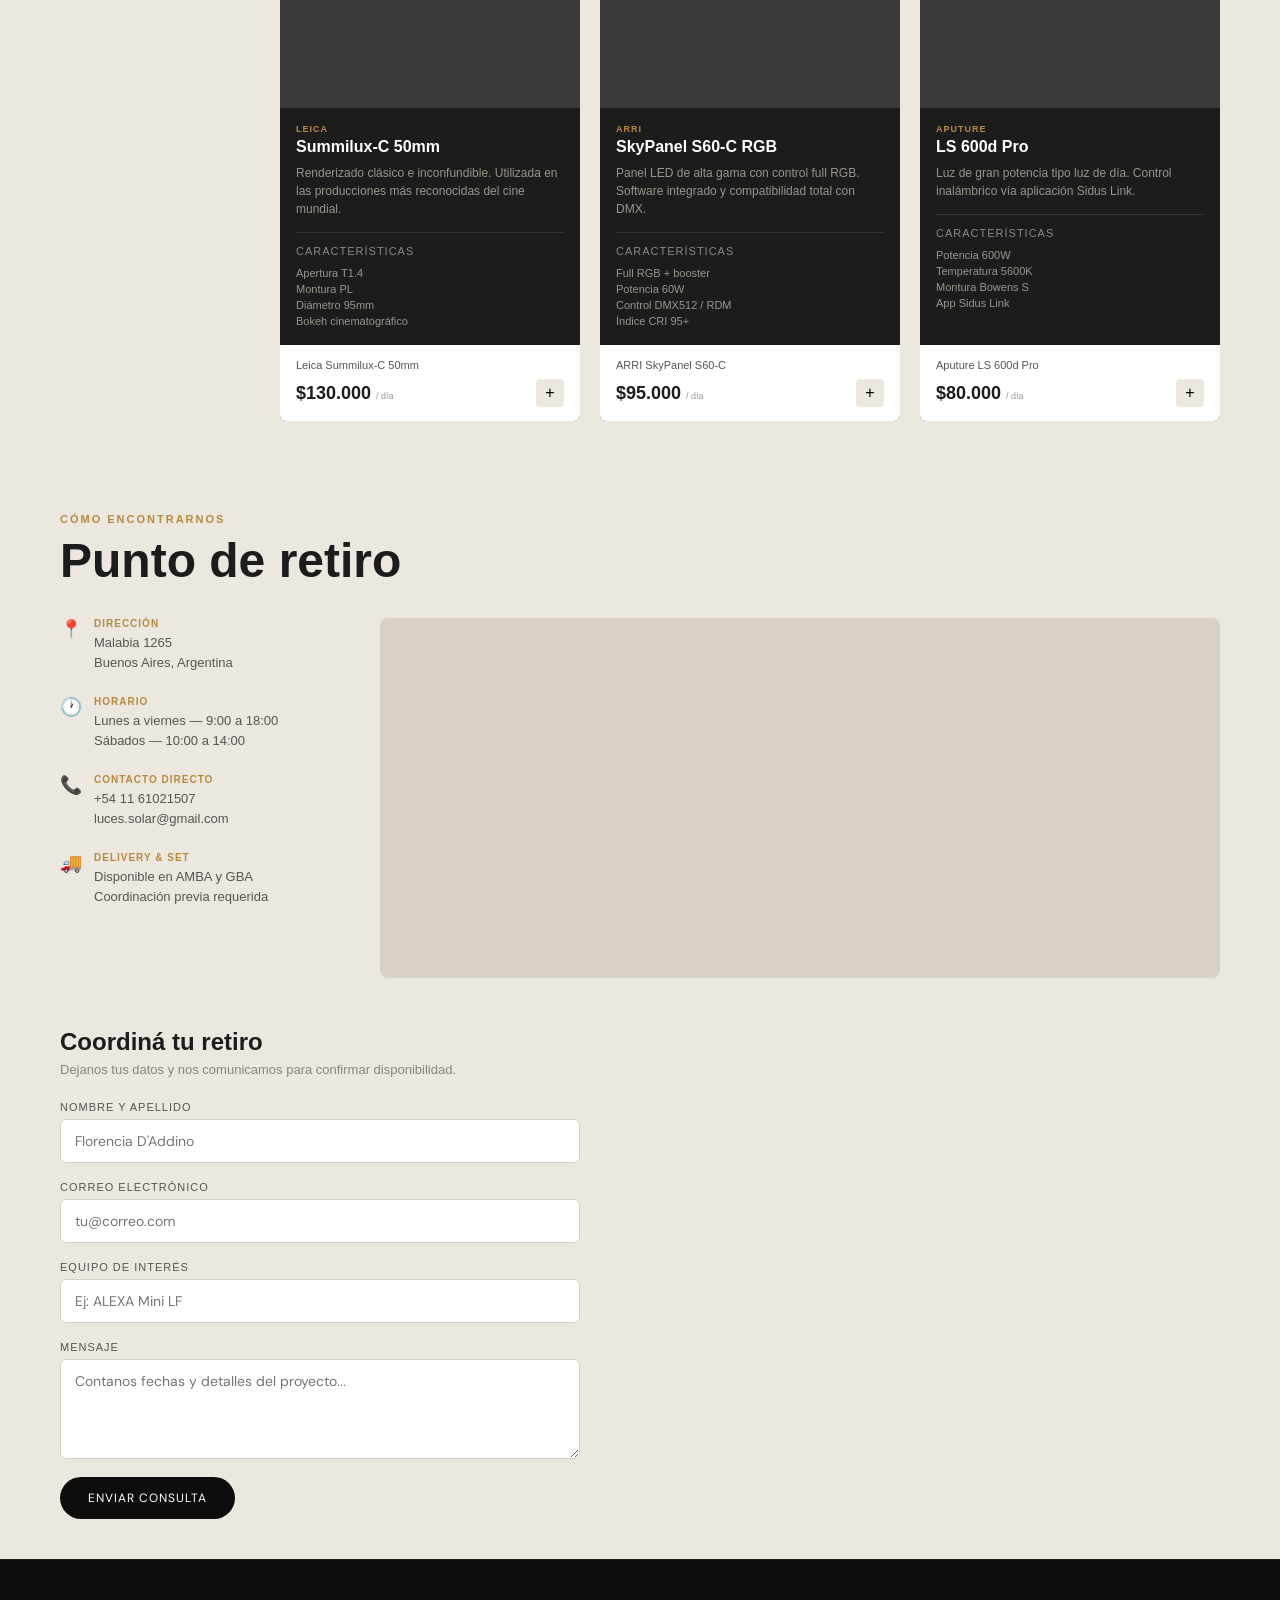
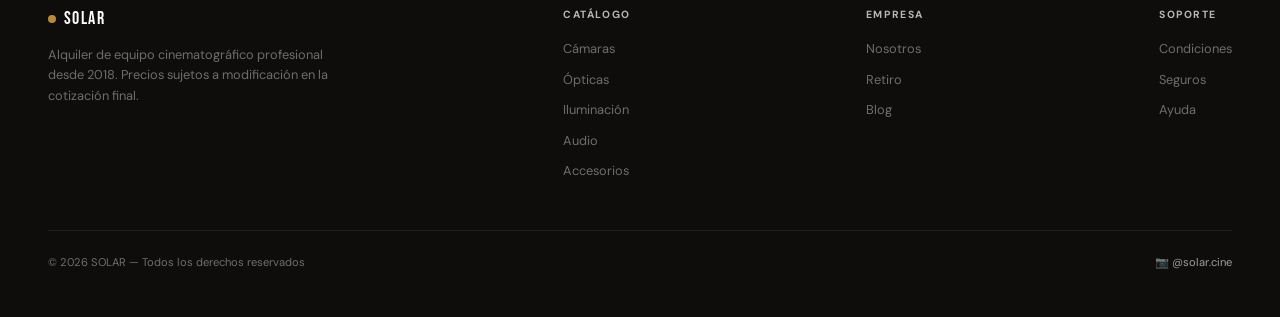
==== commit b7544588: "f" ====
--- a/index.html
+++ b/index.html
@@ -16,17 +16,17 @@
       SOLAR
     </a>
     <ul class="nav-links">
-      <li><a href="#">Inicio</a></li>
+      <li><a href="#inicio">Inicio</a></li>
       <li><a href="#">Sobre Nosotros</a></li>
-      <li><a href="#">Catálogo</a></li>
-      <li><a href="#">Retiro</a></li>
+      <li><a href="#catalogo">Catálogo</a></li>
+      <li><a href="#retiro">Retiro</a></li>
     </ul>
     <div class="nav-cart">
       🛒 Carrito <span class="cart-badge">0</span>
     </div>
   </nav>
  
-  <section class="hero">
+  <section class="hero" id="Inicio">
     <div class="hero-left">
       <h1 class="hero-title">SOLAR</h1>
       <p class="hero-subtitle">ALQUILER DE LUCES,ACCESORIOS Y GRIPERIA<br>PROFESIONAL</p>
@@ -53,7 +53,7 @@
   </section>
  
 <!-- ====== SECCIÓN CATÁLOGO ====== -->
-<section class="catalogo">
+<section class="catalogo" id="catalogo">
 
   <header class="catalogo-header">
     <p class="etiqueta-seccion">EQUIPAMIENTO</p>
@@ -259,7 +259,7 @@
 </section>
 
 <!-- ====== SECCIÓN PUNTO DE RETIRO ====== -->
-<section class="retiro con-navbar">
+<section class="retiro con-navbar" id="retiro">
 
   <p class="etiqueta-seccion">CÓMO ENCONTRARNOS</p>
   <h1>Punto de retiro</h1>
--- a/assets/styles.css
+++ b/assets/styles.css
@@ -837,4 +837,128 @@
 
 .retiro .mapa iframe {
     border-radius: 8px;
-}+}
+
+
+/* ============================================
+   RESPONSIVE
+   ============================================ */
+
+@media (max-width: 900px) {
+
+  nav {
+    padding: 0 1.2rem;
+  }
+  .nav-links {
+    gap: 1.2rem;
+  }
+
+  /* HERO:*/
+  .hero {
+    grid-template-columns: 1fr;
+    height: auto;
+  }
+  .hero-left {
+    padding: 2.5rem 1.5rem;
+  }
+  .hero-right {
+    height: 60vh;
+  }
+
+  /* CATÁLOGO:*/
+  .catalogo {
+    padding: 40px 24px;
+  }
+  .catalogo .contenedor {
+    flex-direction: column;
+  }
+  .catalogo .filtros {
+    width: 100%;
+  }
+  /* 2 tarjetas por fila */
+  .catalogo .productos {
+    grid-template-columns: repeat(2, 1fr);
+  }
+
+  /* RETIRO */
+  .retiro {
+    padding: 40px 24px;
+  }
+  .retiro .retiro-grid {
+    flex-direction: column;
+  }
+  .retiro .datos {
+    width: 100%;
+  }
+  .retiro .mapa {
+    width: 100%;
+    height: 320px;
+  }
+}
+
+
+@media (max-width: 600px) {
+
+  /* NAV: ocultar links del medio */
+  .nav-links {
+    display: none;
+  }
+
+  /* HERO */
+  .hero-left {
+    padding: 2rem 1.2rem;
+    align-items: flex-start;
+  }
+  .hero-actions {
+    flex-direction: column;
+    align-items: stretch;
+    width: 100%;
+    gap: 1rem;
+  }
+  .btn-primary,
+  .btn-ghost {
+    width: 100%;
+    text-align: center;
+  }
+  .hero-right {
+    height: 45vh;
+  }
+  .stats {
+    right: 1.2rem;
+    bottom: 1.5rem;
+  }
+
+  /* CATÁLOGO */
+  .catalogo {
+    padding: 30px 16px;
+  }
+  .catalogo h1 {
+    font-size: 36px;
+  }
+  /*tarjetas */
+  .catalogo .productos {
+    grid-template-columns: 1fr;
+  }
+
+  /* RETIRO */
+  .retiro {
+    padding: 30px 16px;
+  }
+  .retiro h1 {
+    font-size: 36px;
+  }
+  .retiro .formulario {
+    max-width: 100%;
+  }
+
+  /* FOOTER: una columna */
+  .footer-top {
+    flex-direction: column;
+    gap: 24px;
+  }
+  .footer-bottom {
+    flex-direction: column;
+    gap: 10px;
+    text-align: center;
+  }
+}
